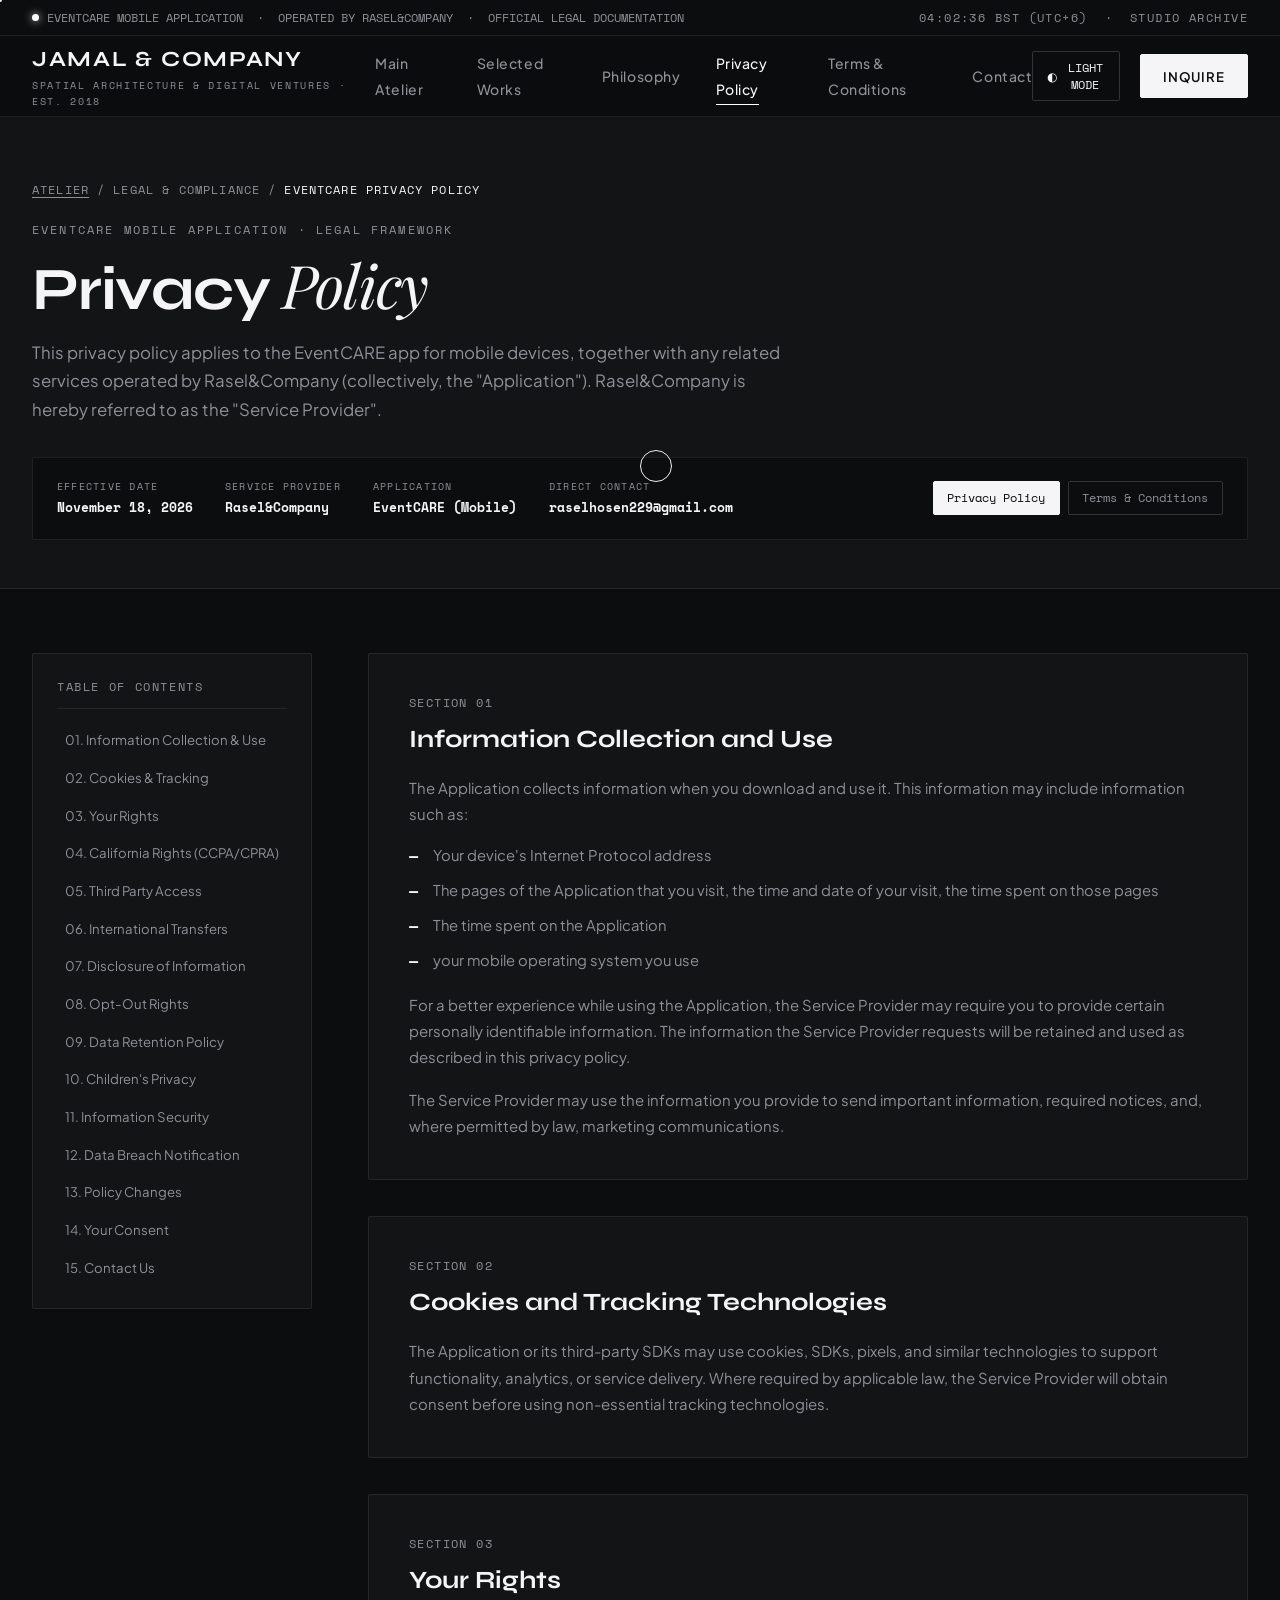
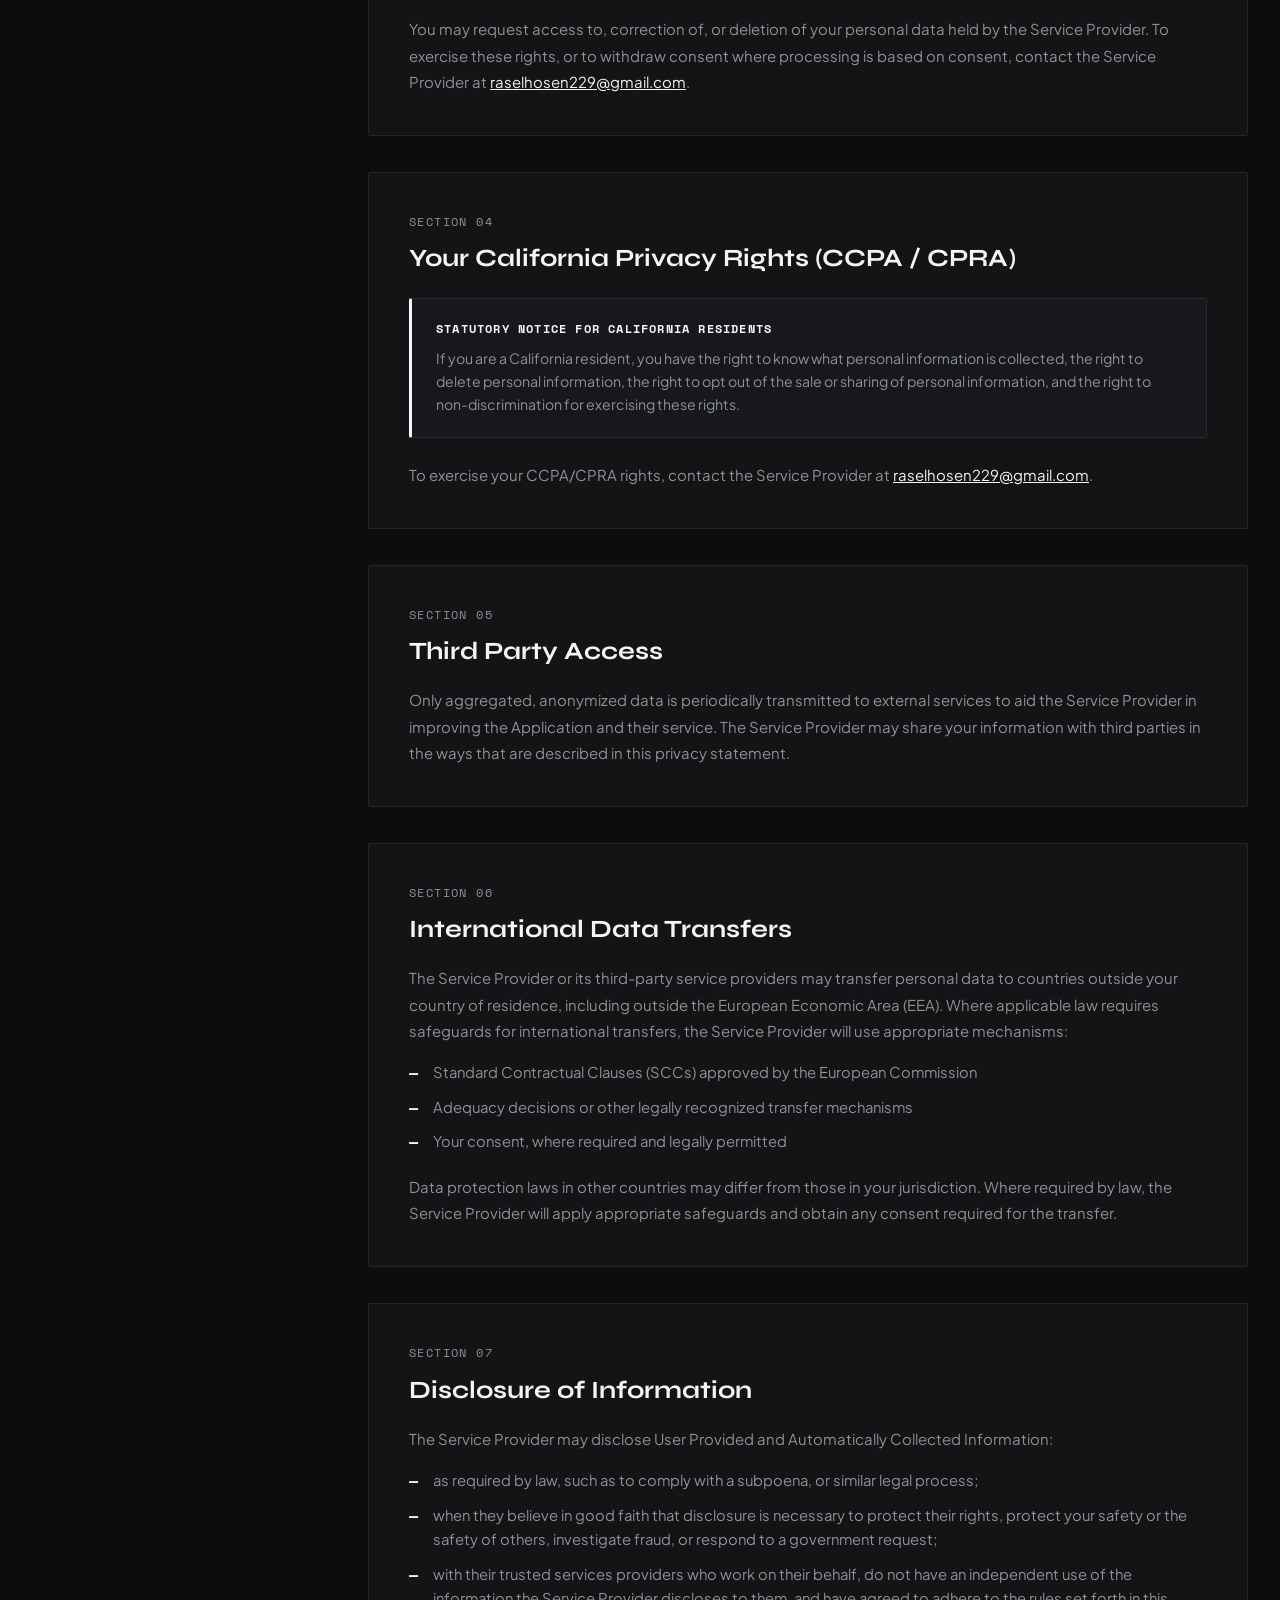
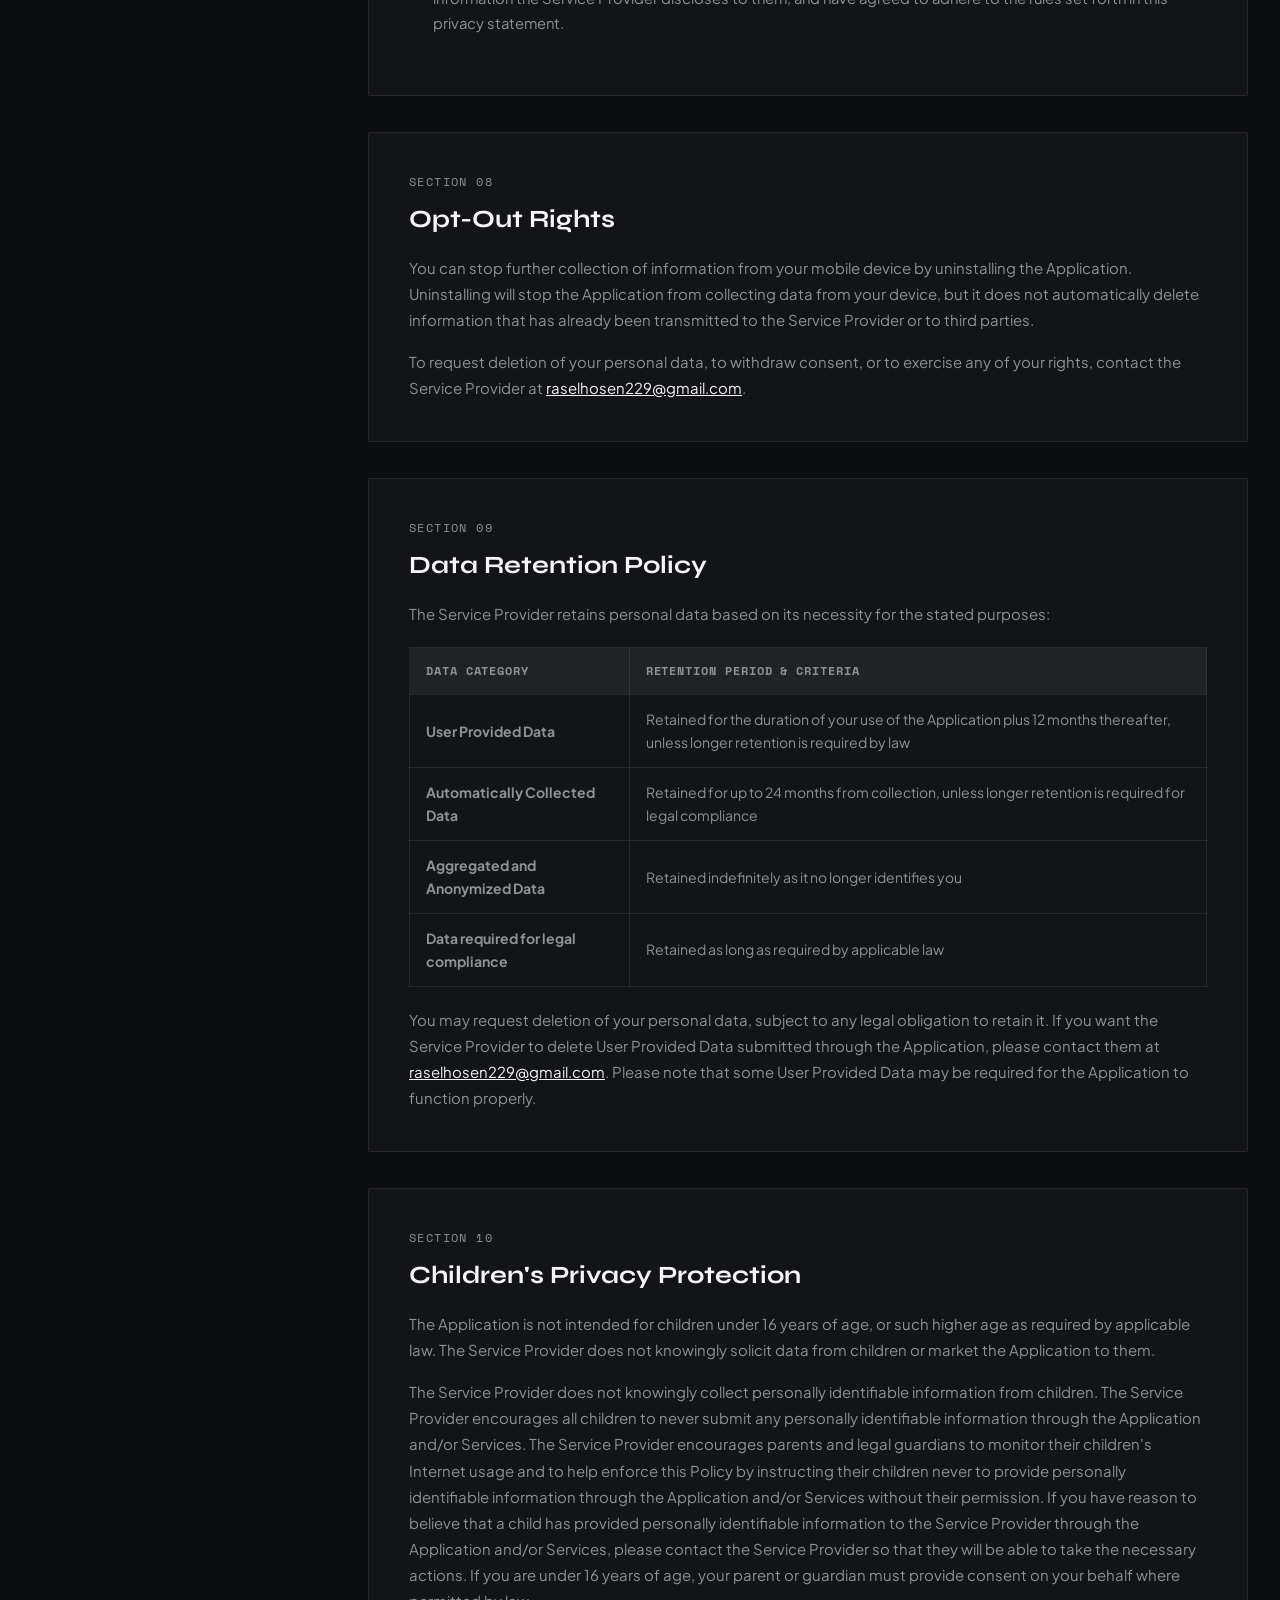
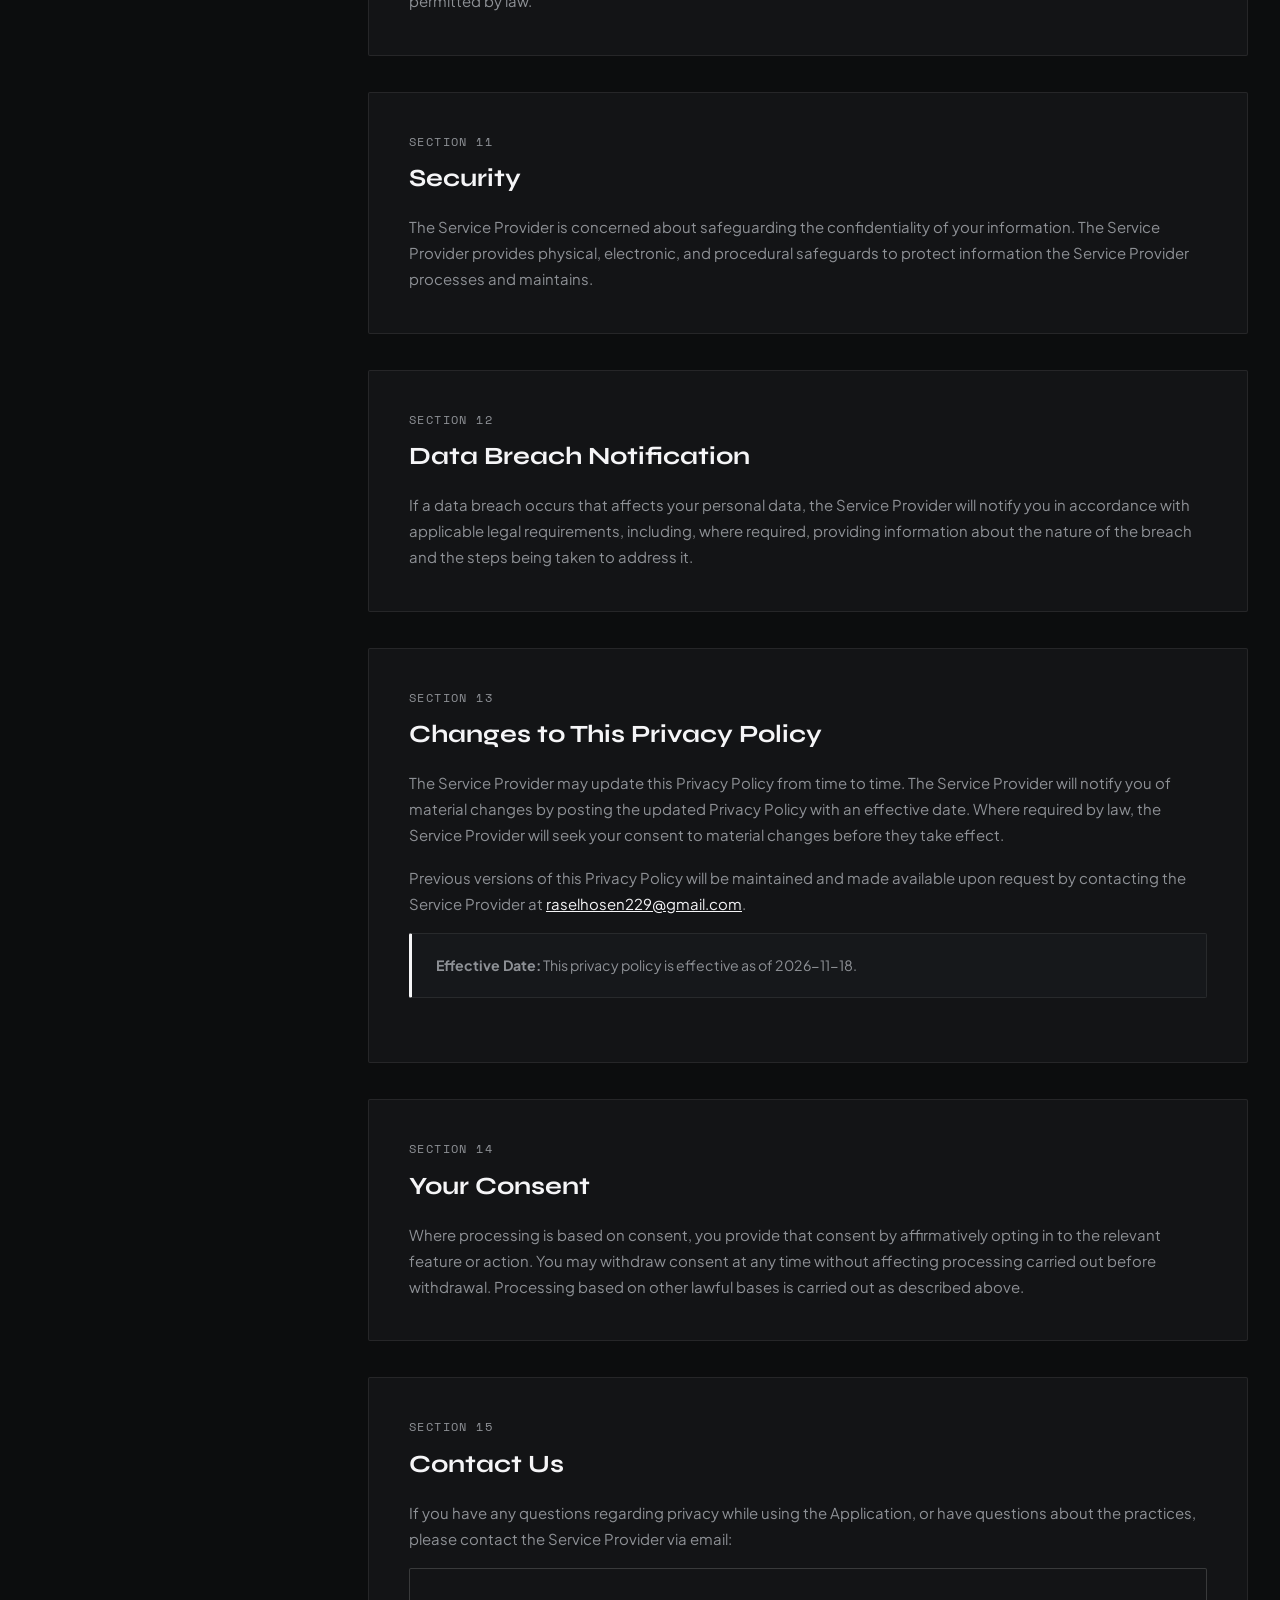
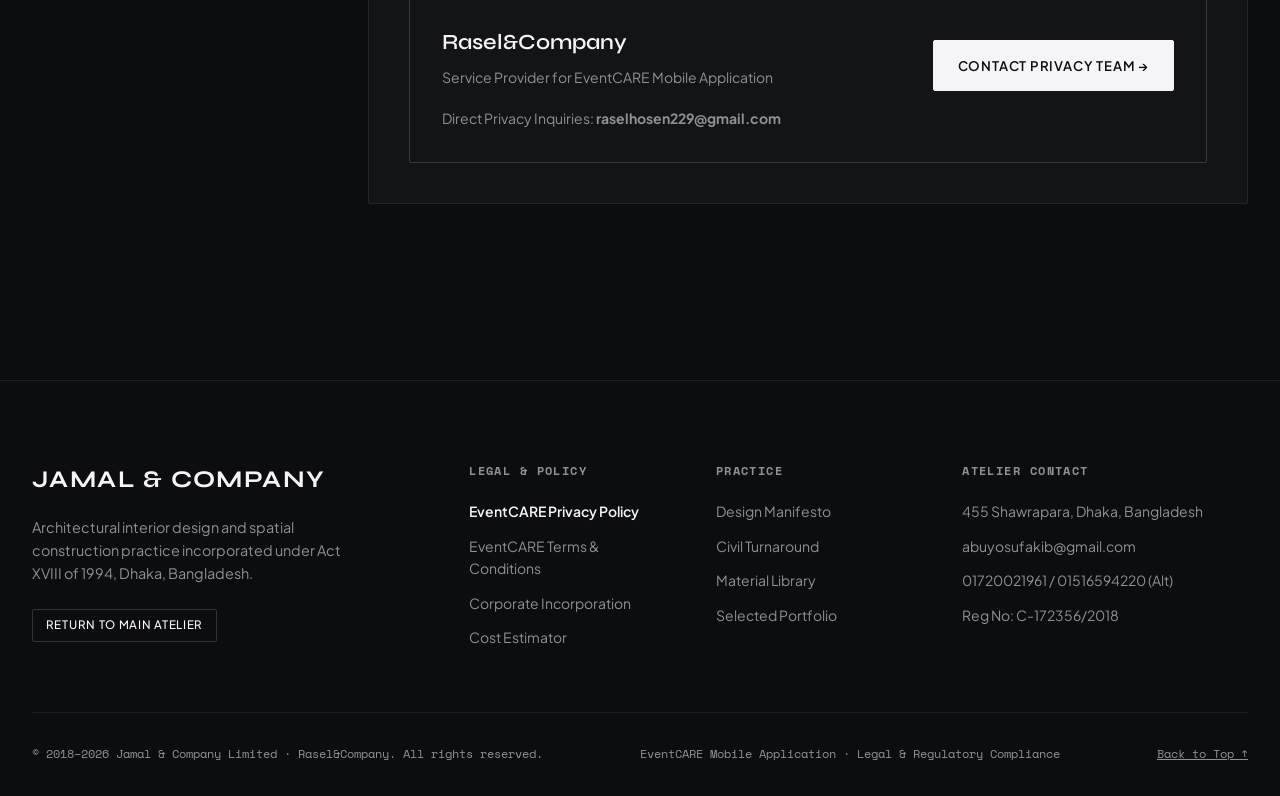
==== rasel_event/privacypolicy.html @ 453c7b70 "temsandpolicy" ====
<!DOCTYPE html>
<html lang="en" data-theme="dark">
<head>
  <meta charset="UTF-8">
  <meta name="viewport" content="width=device-width, initial-scale=1.0">
  <title>Privacy Policy | EventCARE App — Rasel&Company</title>
  
  <meta name="description" content="Official Privacy Policy for EventCARE mobile application operated by Rasel&Company. Details on data collection, user rights, CCPA/CPRA, retention, and security.">
  <meta name="keywords" content="EventCARE privacy policy, Rasel and Company, mobile app data privacy, CCPA, CPRA, data retention, user rights">
  <meta name="author" content="Rasel&Company">

  <!-- Open Graph -->
  <meta property="og:title" content="EventCARE Privacy Policy | Rasel&Company">
  <meta property="og:description" content="Official Privacy Policy for the EventCARE mobile application operated by Rasel&Company.">
  <meta property="og:type" content="website">

  <!-- Google Fonts -->
  <link rel="preconnect" href="https://fonts.googleapis.com">
  <link rel="preconnect" href="https://fonts.gstatic.com" crossorigin>
  <link href="https://fonts.googleapis.com/css2?family=Playfair+Display:ital,wght@0,400;0,600;1,400&family=Plus+Jakarta+Sans:wght@300;400;500;600;700&family=Space+Mono:ital,wght@0,400;0,700;1,400&family=Syne:wght@500;600;700;800&display=swap" rel="stylesheet">

  <link rel="stylesheet" href="../assets/css/style.css">
</head>
<body>

  <!-- Custom Cursor Follower -->
  <div class="custom-cursor" aria-hidden="true"></div>
  <div class="custom-cursor-dot" aria-hidden="true"></div>

  <!-- Top Live Status Bar -->
  <aside class="top-status-bar" aria-label="Corporate Registration & Live Studio Time">
    <div class="container">
      <div class="top-status-inner">
        <div class="status-pill">
          <span class="status-indicator"></span>
          <span>EVENTCARE MOBILE APPLICATION &nbsp;·&nbsp; OPERATED BY RASEL&amp;COMPANY &nbsp;·&nbsp; OFFICIAL LEGAL DOCUMENTATION</span>
        </div>
        <div id="dhakaClock" class="mono-meta">
          00:00:00 BST (UTC+6) &nbsp;·&nbsp; ATELIER ACTIVE
        </div>
      </div>
    </div>
  </aside>

  <!-- Main Navigation Header -->
  <header class="site-header" id="siteHeader">
    <div class="container">
      <div class="header-inner">
        <a href="../index.html" class="brand-logo" aria-label="Jamal and Company Limited Home">
          <span class="brand-name">JAMAL &amp; COMPANY</span>
          <span class="brand-sub">Spatial Architecture &amp; Digital Ventures · Est. 2018</span>
        </a>

        <nav aria-label="Primary Navigation">
          <ul class="nav-links">
            <li><a href="../index.html" class="nav-link">Main Atelier</a></li>
            <li><a href="../index.html#works" class="nav-link">Selected Works</a></li>
            <li><a href="../index.html#philosophy" class="nav-link">Philosophy</a></li>
            <li><a href="privacypolicy.html" class="nav-link active">Privacy Policy</a></li>
            <li><a href="termsandcondition.html" class="nav-link">Terms &amp; Conditions</a></li>
            <li><a href="../index.html#contact" class="nav-link">Contact</a></li>
          </ul>
        </nav>

        <div class="header-actions">
          <button id="themeToggleBtn" class="theme-toggle-btn" aria-label="Toggle Light and Dark Monochrome Theme">
            <span class="theme-icon">&#9680;</span>
            <span class="theme-label">LIGHT MODE</span>
          </button>
          <a href="../index.html#contact" class="btn-primary">Inquire</a>
          <button id="mobileMenuToggle" class="mobile-menu-btn" aria-label="Open mobile navigation" aria-expanded="false">&#9776;</button>
        </div>
      </div>
    </div>
  </header>

  <main>
    <!-- Legal Page Header -->
    <section class="legal-page-header">
      <div class="container">
        <div class="legal-breadcrumbs">
          <a href="../index.html">Atelier</a>
          <span>/</span>
          <span>Legal &amp; Compliance</span>
          <span>/</span>
          <span style="color: var(--text-main);">EventCARE Privacy Policy</span>
        </div>

        <span class="section-kicker">EventCARE Mobile Application · Legal Framework</span>
        <h1 class="legal-title">Privacy <em>Policy</em></h1>
        <p class="legal-lead">
          This privacy policy applies to the EventCARE app for mobile devices, together with any related services operated by Rasel&amp;Company (collectively, the "Application"). Rasel&amp;Company is hereby referred to as the "Service Provider".
        </p>

        <div class="legal-meta-strip">
          <div class="legal-meta-item">
            <span class="legal-meta-label">Effective Date</span>
            <span class="legal-meta-value">November 18, 2026</span>
          </div>
          <div class="legal-meta-item">
            <span class="legal-meta-label">Service Provider</span>
            <span class="legal-meta-value">Rasel&amp;Company</span>
          </div>
          <div class="legal-meta-item">
            <span class="legal-meta-label">Application</span>
            <span class="legal-meta-value">EventCARE (Mobile)</span>
          </div>
          <div class="legal-meta-item">
            <span class="legal-meta-label">Direct Contact</span>
            <span class="legal-meta-value">raselhosen229@gmail.com</span>
          </div>

          <div class="legal-switch-pill">
            <a href="privacypolicy.html" class="legal-switch-btn active">Privacy Policy</a>
            <a href="termsandcondition.html" class="legal-switch-btn">Terms &amp; Conditions</a>
          </div>
        </div>
      </div>
    </section>

    <!-- Legal Document Layout Grid -->
    <section class="section" style="padding-top: 0; padding-bottom: 5rem;">
      <div class="container">
        <div class="legal-layout">
          
          <!-- Sticky Table of Contents -->
          <aside class="legal-sidebar" aria-label="Document Navigation">
            <div class="legal-sidebar-title">Table of Contents</div>
            <ul class="legal-toc-list">
              <li><a href="#collection" class="legal-toc-link">01. Information Collection &amp; Use</a></li>
              <li><a href="#cookies" class="legal-toc-link">02. Cookies &amp; Tracking</a></li>
              <li><a href="#rights" class="legal-toc-link">03. Your Rights</a></li>
              <li><a href="#california" class="legal-toc-link">04. California Rights (CCPA/CPRA)</a></li>
              <li><a href="#thirdparty" class="legal-toc-link">05. Third Party Access</a></li>
              <li><a href="#transfers" class="legal-toc-link">06. International Transfers</a></li>
              <li><a href="#disclosure" class="legal-toc-link">07. Disclosure of Information</a></li>
              <li><a href="#optout" class="legal-toc-link">08. Opt-Out Rights</a></li>
              <li><a href="#retention" class="legal-toc-link">09. Data Retention Policy</a></li>
              <li><a href="#children" class="legal-toc-link">10. Children's Privacy</a></li>
              <li><a href="#security" class="legal-toc-link">11. Information Security</a></li>
              <li><a href="#breach" class="legal-toc-link">12. Data Breach Notification</a></li>
              <li><a href="#changes" class="legal-toc-link">13. Policy Changes</a></li>
              <li><a href="#consent" class="legal-toc-link">14. Your Consent</a></li>
              <li><a href="#contact" class="legal-toc-link">15. Contact Us</a></li>
            </ul>
          </aside>

          <!-- Main Document Content -->
          <div class="legal-body">

            <!-- Clause 01: Information Collection and Use -->
            <article class="legal-section-card" id="collection">
              <span class="legal-section-badge">Section 01</span>
              <h2>Information Collection and Use</h2>
              <p>
                The Application collects information when you download and use it. This information may include information such as:
              </p>
              <ul class="legal-list">
                <li>Your device's Internet Protocol address</li>
                <li>The pages of the Application that you visit, the time and date of your visit, the time spent on those pages</li>
                <li>The time spent on the Application</li>
                <li>your mobile operating system you use</li>
              </ul>
              <p>
                For a better experience while using the Application, the Service Provider may require you to provide certain personally identifiable information. The information the Service Provider requests will be retained and used as described in this privacy policy.
              </p>
              <p>
                The Service Provider may use the information you provide to send important information, required notices, and, where permitted by law, marketing communications.
              </p>
            </article>

            <!-- Clause 02: Cookies and tracking technologies -->
            <article class="legal-section-card" id="cookies">
              <span class="legal-section-badge">Section 02</span>
              <h2>Cookies and Tracking Technologies</h2>
              <p>
                The Application or its third-party SDKs may use cookies, SDKs, pixels, and similar technologies to support functionality, analytics, or service delivery. Where required by applicable law, the Service Provider will obtain consent before using non-essential tracking technologies.
              </p>
            </article>

            <!-- Clause 03: Your Rights -->
            <article class="legal-section-card" id="rights">
              <span class="legal-section-badge">Section 03</span>
              <h2>Your Rights</h2>
              <p>
                You may request access to, correction of, or deletion of your personal data held by the Service Provider. To exercise these rights, or to withdraw consent where processing is based on consent, contact the Service Provider at <a href="mailto:raselhosen229@gmail.com" style="text-decoration: underline; color: var(--text-main);">raselhosen229@gmail.com</a>.
              </p>
            </article>

            <!-- Clause 04: Your California privacy rights (CCPA/CPRA) -->
            <article class="legal-section-card" id="california">
              <span class="legal-section-badge">Section 04</span>
              <h2>Your California Privacy Rights (CCPA / CPRA)</h2>
              <div class="legal-callout-box">
                <div class="legal-callout-title">Statutory Notice for California Residents</div>
                <p>
                  If you are a California resident, you have the right to know what personal information is collected, the right to delete personal information, the right to opt out of the sale or sharing of personal information, and the right to non-discrimination for exercising these rights.
                </p>
              </div>
              <p>
                To exercise your CCPA/CPRA rights, contact the Service Provider at <a href="mailto:raselhosen229@gmail.com" style="text-decoration: underline; color: var(--text-main);">raselhosen229@gmail.com</a>.
              </p>
            </article>

            <!-- Clause 05: Third Party Access -->
            <article class="legal-section-card" id="thirdparty">
              <span class="legal-section-badge">Section 05</span>
              <h2>Third Party Access</h2>
              <p>
                Only aggregated, anonymized data is periodically transmitted to external services to aid the Service Provider in improving the Application and their service. The Service Provider may share your information with third parties in the ways that are described in this privacy statement.
              </p>
            </article>

            <!-- Clause 06: International Data Transfers -->
            <article class="legal-section-card" id="transfers">
              <span class="legal-section-badge">Section 06</span>
              <h2>International Data Transfers</h2>
              <p>
                The Service Provider or its third-party service providers may transfer personal data to countries outside your country of residence, including outside the European Economic Area (EEA). Where applicable law requires safeguards for international transfers, the Service Provider will use appropriate mechanisms:
              </p>
              <ul class="legal-list">
                <li>Standard Contractual Clauses (SCCs) approved by the European Commission</li>
                <li>Adequacy decisions or other legally recognized transfer mechanisms</li>
                <li>Your consent, where required and legally permitted</li>
              </ul>
              <p>
                Data protection laws in other countries may differ from those in your jurisdiction. Where required by law, the Service Provider will apply appropriate safeguards and obtain any consent required for the transfer.
              </p>
            </article>

            <!-- Clause 07: Legal Disclosures -->
            <article class="legal-section-card" id="disclosure">
              <span class="legal-section-badge">Section 07</span>
              <h2>Disclosure of Information</h2>
              <p>
                The Service Provider may disclose User Provided and Automatically Collected Information:
              </p>
              <ul class="legal-list">
                <li>as required by law, such as to comply with a subpoena, or similar legal process;</li>
                <li>when they believe in good faith that disclosure is necessary to protect their rights, protect your safety or the safety of others, investigate fraud, or respond to a government request;</li>
                <li>with their trusted services providers who work on their behalf, do not have an independent use of the information the Service Provider discloses to them, and have agreed to adhere to the rules set forth in this privacy statement.</li>
              </ul>
            </article>

            <!-- Clause 08: Opt-Out Rights -->
            <article class="legal-section-card" id="optout">
              <span class="legal-section-badge">Section 08</span>
              <h2>Opt-Out Rights</h2>
              <p>
                You can stop further collection of information from your mobile device by uninstalling the Application. Uninstalling will stop the Application from collecting data from your device, but it does not automatically delete information that has already been transmitted to the Service Provider or to third parties.
              </p>
              <p>
                To request deletion of your personal data, to withdraw consent, or to exercise any of your rights, contact the Service Provider at <a href="mailto:raselhosen229@gmail.com" style="text-decoration: underline; color: var(--text-main);">raselhosen229@gmail.com</a>.
              </p>
            </article>

            <!-- Clause 09: Data Retention Policy -->
            <article class="legal-section-card" id="retention">
              <span class="legal-section-badge">Section 09</span>
              <h2>Data Retention Policy</h2>
              <p>
                The Service Provider retains personal data based on its necessity for the stated purposes:
              </p>

              <table class="legal-data-table">
                <thead>
                  <tr>
                    <th>Data Category</th>
                    <th>Retention Period &amp; Criteria</th>
                  </tr>
                </thead>
                <tbody>
                  <tr>
                    <td><strong>User Provided Data</strong></td>
                    <td>Retained for the duration of your use of the Application plus 12 months thereafter, unless longer retention is required by law</td>
                  </tr>
                  <tr>
                    <td><strong>Automatically Collected Data</strong></td>
                    <td>Retained for up to 24 months from collection, unless longer retention is required for legal compliance</td>
                  </tr>
                  <tr>
                    <td><strong>Aggregated and Anonymized Data</strong></td>
                    <td>Retained indefinitely as it no longer identifies you</td>
                  </tr>
                  <tr>
                    <td><strong>Data required for legal compliance</strong></td>
                    <td>Retained as long as required by applicable law</td>
                  </tr>
                </tbody>
              </table>

              <p>
                You may request deletion of your personal data, subject to any legal obligation to retain it. If you want the Service Provider to delete User Provided Data submitted through the Application, please contact them at <a href="mailto:raselhosen229@gmail.com" style="text-decoration: underline; color: var(--text-main);">raselhosen229@gmail.com</a>. Please note that some User Provided Data may be required for the Application to function properly.
              </p>
            </article>

            <!-- Clause 10: Children -->
            <article class="legal-section-card" id="children">
              <span class="legal-section-badge">Section 10</span>
              <h2>Children's Privacy Protection</h2>
              <p>
                The Application is not intended for children under 16 years of age, or such higher age as required by applicable law. The Service Provider does not knowingly solicit data from children or market the Application to them.
              </p>
              <p>
                The Service Provider does not knowingly collect personally identifiable information from children. The Service Provider encourages all children to never submit any personally identifiable information through the Application and/or Services. The Service Provider encourages parents and legal guardians to monitor their children's Internet usage and to help enforce this Policy by instructing their children never to provide personally identifiable information through the Application and/or Services without their permission. If you have reason to believe that a child has provided personally identifiable information to the Service Provider through the Application and/or Services, please contact the Service Provider so that they will be able to take the necessary actions. If you are under 16 years of age, your parent or guardian must provide consent on your behalf where permitted by law.
              </p>
            </article>

            <!-- Clause 11: Security -->
            <article class="legal-section-card" id="security">
              <span class="legal-section-badge">Section 11</span>
              <h2>Security</h2>
              <p>
                The Service Provider is concerned about safeguarding the confidentiality of your information. The Service Provider provides physical, electronic, and procedural safeguards to protect information the Service Provider processes and maintains.
              </p>
            </article>

            <!-- Clause 12: Data Breach Notification -->
            <article class="legal-section-card" id="breach">
              <span class="legal-section-badge">Section 12</span>
              <h2>Data Breach Notification</h2>
              <p>
                If a data breach occurs that affects your personal data, the Service Provider will notify you in accordance with applicable legal requirements, including, where required, providing information about the nature of the breach and the steps being taken to address it.
              </p>
            </article>

            <!-- Clause 13: Changes -->
            <article class="legal-section-card" id="changes">
              <span class="legal-section-badge">Section 13</span>
              <h2>Changes to This Privacy Policy</h2>
              <p>
                The Service Provider may update this Privacy Policy from time to time. The Service Provider will notify you of material changes by posting the updated Privacy Policy with an effective date. Where required by law, the Service Provider will seek your consent to material changes before they take effect.
              </p>
              <p>
                Previous versions of this Privacy Policy will be maintained and made available upon request by contacting the Service Provider at <a href="mailto:raselhosen229@gmail.com" style="text-decoration: underline; color: var(--text-main);">raselhosen229@gmail.com</a>.
              </p>
              <div class="legal-callout-box" style="margin-top: 1rem;">
                <p><strong>Effective Date:</strong> This privacy policy is effective as of 2026-11-18.</p>
              </div>
            </article>

            <!-- Clause 14: Your Consent -->
            <article class="legal-section-card" id="consent">
              <span class="legal-section-badge">Section 14</span>
              <h2>Your Consent</h2>
              <p>
                Where processing is based on consent, you provide that consent by affirmatively opting in to the relevant feature or action. You may withdraw consent at any time without affecting processing carried out before withdrawal. Processing based on other lawful bases is carried out as described above.
              </p>
            </article>

            <!-- Clause 15: Contact Us -->
            <article class="legal-section-card" id="contact">
              <span class="legal-section-badge">Section 15</span>
              <h2>Contact Us</h2>
              <p>
                If you have any questions regarding privacy while using the Application, or have questions about the practices, please contact the Service Provider via email:
              </p>

              <div class="legal-contact-card">
                <div class="legal-contact-info">
                  <h3>Rasel&amp;Company</h3>
                  <p>Service Provider for EventCARE Mobile Application</p>
                  <p style="margin-top: 0.25rem;">Direct Privacy Inquiries: <strong>raselhosen229@gmail.com</strong></p>
                </div>
                <div>
                  <a href="mailto:raselhosen229@gmail.com" class="btn-primary" style="padding: 0.85rem 1.5rem;">
                    Contact Privacy Team &rarr;
                  </a>
                </div>
              </div>
            </article>

          </div>
        </div>
      </div>
    </section>
  </main>

  <!-- Site Footer -->
  <footer class="site-footer">
    <div class="container">
      <div class="footer-top">
        <div class="footer-brand">
          <h3>JAMAL &amp; COMPANY</h3>
          <p>
            Architectural interior design and spatial construction practice incorporated under Act XVIII of 1994, Dhaka, Bangladesh.
          </p>
          <div style="margin-top: 1.5rem;">
            <a href="../index.html#contact" class="btn-secondary" style="font-size: 0.725rem; padding: 0.4rem 0.8rem;">
              <span>Return to Main Atelier</span>
            </a>
          </div>
        </div>

        <div class="footer-col">
          <h5>Legal &amp; Policy</h5>
          <ul class="footer-nav">
            <li><a href="privacypolicy.html" style="color: var(--text-main); font-weight: 600;">EventCARE Privacy Policy</a></li>
            <li><a href="termsandcondition.html">EventCARE Terms &amp; Conditions</a></li>
            <li><a href="../index.html#credentials">Corporate Incorporation</a></li>
            <li><a href="../index.html#estimator">Cost Estimator</a></li>
          </ul>
        </div>

        <div class="footer-col">
          <h5>Practice</h5>
          <ul class="footer-nav">
            <li><a href="../index.html#philosophy">Design Manifesto</a></li>
            <li><a href="../index.html#transformation">Civil Turnaround</a></li>
            <li><a href="../index.html#materiality">Material Library</a></li>
            <li><a href="../index.html#works">Selected Portfolio</a></li>
          </ul>
        </div>

        <div class="footer-col">
          <h5>Atelier Contact</h5>
          <ul class="footer-nav">
            <li>455 Shawrapara, Dhaka, Bangladesh</li>
            <li><a href="mailto:abuyosufakib@gmail.com">abuyosufakib@gmail.com</a></li>
            <li><a href="tel:+8801720021961">01720021961</a> / <a href="tel:+8801516594220">01516594220 (Alt)</a></li>
            <li>Reg No: C-172356/2018</li>
          </ul>
        </div>
      </div>

      <div class="footer-bottom">
        <div>
          &copy; 2018–2026 Jamal &amp; Company Limited · Rasel&amp;Company. All rights reserved.
        </div>
        <div>
          EventCARE Mobile Application · Legal &amp; Regulatory Compliance
        </div>
        <div>
          <a href="#" style="text-decoration: underline;">Back to Top &uarr;</a>
        </div>
      </div>
    </div>
  </footer>

  <script src="../assets/js/app.js"></script>
</body>
</html>
---- assets/css/style.css ----
/* ==========================================================================
   JAMAL & COMPANY LIMITED — ARCHITECTURAL INTERIORS & SPATIAL DESIGN
   Monochrome Editorial Design System
   Dhaka, Bangladesh · Est. 2018 · Reg: C-172356/2018
   ========================================================================== */

:root {
  /* Dark / Obsidian Monochrome Palette (Default) */
  --bg-main: #0c0d0e;
  --bg-card: #131416;
  --bg-card-hover: #1a1c1e;
  --bg-glass: rgba(12, 13, 14, 0.82);
  --bg-glass-card: rgba(25, 27, 30, 0.65);
  --border-subtle: rgba(255, 255, 255, 0.08);
  --border-medium: rgba(255, 255, 255, 0.16);
  --border-bright: rgba(255, 255, 255, 0.35);
  --text-main: #f5f5f7;
  --text-muted: #8e9196;
  --text-faint: #55585d;
  --accent-white: #ffffff;
  --accent-black: #000000;
  --badge-bg: rgba(255, 255, 255, 0.06);
  --highlight-box: #16181b;

  /* Typography */
  --font-serif: 'Playfair Display', Georgia, serif;
  --font-display: 'Syne', sans-serif;
  --font-body: 'Plus Jakarta Sans', -apple-system, BlinkMacSystemFont, sans-serif;
  --font-mono: 'Space Mono', 'JetBrains Mono', monospace;

  /* Spacing & Layout */
  --container-max: 1400px;
  --radius-xs: 2px;
  --radius-sm: 4px;
  --radius-md: 8px;
  --radius-lg: 14px;
  --header-height: 80px;

  /* Transitions */
  --transition-fast: 0.2s cubic-bezier(0.16, 1, 0.3, 1);
  --transition-smooth: 0.4s cubic-bezier(0.16, 1, 0.3, 1);
  --transition-slow: 0.7s cubic-bezier(0.16, 1, 0.3, 1);
}

/* Light / Gallery Monochrome Theme */
[data-theme="light"] {
  --bg-main: #fafaf9;
  --bg-card: #ffffff;
  --bg-card-hover: #f3f3f2;
  --bg-glass: rgba(250, 250, 249, 0.88);
  --bg-glass-card: rgba(255, 255, 255, 0.85);
  --border-subtle: rgba(0, 0, 0, 0.08);
  --border-medium: rgba(0, 0, 0, 0.16);
  --border-bright: rgba(0, 0, 0, 0.35);
  --text-main: #111213;
  --text-muted: #64686e;
  --text-faint: #a0a4ab;
  --accent-white: #000000;
  --accent-black: #ffffff;
  --badge-bg: rgba(0, 0, 0, 0.05);
  --highlight-box: #f1f2f3;
}

/* Base Reset */
*, *::before, *::after {
  box-sizing: border-box;
  margin: 0;
  padding: 0;
}

html {
  scroll-behavior: smooth;
  font-size: 16px;
  background-color: var(--bg-main);
  color: var(--text-main);
  text-rendering: optimizeLegibility;
  -webkit-font-smoothing: antialiased;
}

body {
  font-family: var(--font-body);
  line-height: 1.6;
  background-color: var(--bg-main);
  color: var(--text-main);
  overflow-x: hidden;
  transition: background-color var(--transition-smooth), color var(--transition-smooth);
}

img {
  max-width: 100%;
  height: auto;
  display: block;
}

a {
  color: inherit;
  text-decoration: none;
  transition: opacity var(--transition-fast);
}

button, input, select, textarea {
  font-family: inherit;
  font-size: inherit;
  color: inherit;
}

/* Custom Scrollbar */
::-webkit-scrollbar {
  width: 6px;
}
::-webkit-scrollbar-track {
  background: var(--bg-main);
}
::-webkit-scrollbar-thumb {
  background: var(--border-medium);
  border-radius: 3px;
}
::-webkit-scrollbar-thumb:hover {
  background: var(--text-muted);
}

/* Custom Cursor Follower (Desktop only) */
.custom-cursor {
  position: fixed;
  width: 32px;
  height: 32px;
  border: 1px solid var(--accent-white);
  border-radius: 50%;
  pointer-events: none;
  transform: translate(-50%, -50%);
  transition: width 0.25s, height 0.25s, background-color 0.25s, border-color 0.25s, transform 0.06s linear;
  z-index: 9999;
  mix-blend-mode: difference;
}
.custom-cursor-dot {
  position: fixed;
  width: 4px;
  height: 4px;
  background: var(--accent-white);
  border-radius: 50%;
  pointer-events: none;
  transform: translate(-50%, -50%);
  z-index: 10000;
  mix-blend-mode: difference;
}
.custom-cursor.active {
  width: 64px;
  height: 64px;
  background: rgba(255, 255, 255, 0.15);
  border-color: transparent;
}

/* Layout Utilities */
.container {
  width: 100%;
  max-width: var(--container-max);
  margin: 0 auto;
  padding: 0 2rem;
}

.mono-meta {
  font-family: var(--font-mono);
  font-size: 0.75rem;
  letter-spacing: 0.12em;
  text-transform: uppercase;
  color: var(--text-muted);
}

/* Top Live Ticker Bar */
.top-status-bar {
  background: var(--bg-main);
  border-bottom: 1px solid var(--border-subtle);
  padding: 0.5rem 0;
  font-size: 0.75rem;
  font-family: var(--font-mono);
  color: var(--text-muted);
  position: relative;
  z-index: 101;
}
.top-status-inner {
  display: flex;
  justify-content: space-between;
  align-items: center;
  flex-wrap: wrap;
  gap: 1rem;
}
.status-pill {
  display: inline-flex;
  align-items: center;
  gap: 0.5rem;
}
.status-indicator {
  width: 7px;
  height: 7px;
  border-radius: 50%;
  background: #ffffff;
  box-shadow: 0 0 8px rgba(255, 255, 255, 0.8);
  animation: pulse-dot 2.2s infinite ease-in-out;
}
@keyframes pulse-dot {
  0%, 100% { opacity: 1; transform: scale(1); }
  50% { opacity: 0.4; transform: scale(0.85); }
}

/* Main Navigation */
.site-header {
  position: sticky;
  top: 0;
  z-index: 100;
  background: var(--bg-glass);
  backdrop-filter: blur(16px);
  -webkit-backdrop-filter: blur(16px);
  border-bottom: 1px solid var(--border-subtle);
  transition: all var(--transition-smooth);
}
.header-inner {
  display: flex;
  align-items: center;
  justify-content: space-between;
  height: var(--header-height);
}

.brand-logo {
  display: flex;
  flex-direction: column;
}
.brand-name {
  font-family: var(--font-display);
  font-weight: 700;
  font-size: 1.35rem;
  letter-spacing: 0.08em;
  color: var(--text-main);
}
.brand-sub {
  font-family: var(--font-mono);
  font-size: 0.65rem;
  letter-spacing: 0.16em;
  color: var(--text-muted);
  text-transform: uppercase;
}

.nav-links {
  display: flex;
  align-items: center;
  gap: 2.2rem;
  list-style: none;
}
.nav-link {
  font-size: 0.875rem;
  font-weight: 500;
  letter-spacing: 0.04em;
  color: var(--text-muted);
  position: relative;
  padding: 0.4rem 0;
}
.nav-link:hover, .nav-link.active {
  color: var(--text-main);
}
.nav-link::after {
  content: '';
  position: absolute;
  bottom: 0;
  left: 0;
  width: 0%;
  height: 1px;
  background: var(--accent-white);
  transition: width var(--transition-fast);
}
.nav-link:hover::after, .nav-link.active::after {
  width: 100%;
}

.header-actions {
  display: flex;
  align-items: center;
  gap: 1.25rem;
}
.theme-toggle-btn {
  background: transparent;
  border: 1px solid var(--border-medium);
  color: var(--text-main);
  padding: 0.45rem 0.85rem;
  border-radius: var(--radius-xs);
  cursor: pointer;
  display: inline-flex;
  align-items: center;
  gap: 0.5rem;
  font-size: 0.75rem;
  font-family: var(--font-mono);
  transition: var(--transition-fast);
}
.theme-toggle-btn:hover {
  background: var(--text-main);
  color: var(--bg-main);
  border-color: var(--text-main);
}
.btn-primary {
  background: var(--text-main);
  color: var(--bg-main);
  border: 1px solid var(--text-main);
  padding: 0.65rem 1.4rem;
  font-size: 0.825rem;
  font-weight: 600;
  letter-spacing: 0.06em;
  text-transform: uppercase;
  border-radius: var(--radius-xs);
  cursor: pointer;
  display: inline-flex;
  align-items: center;
  gap: 0.5rem;
  transition: var(--transition-fast);
}
.btn-primary:hover {
  background: transparent;
  color: var(--text-main);
}
.btn-secondary {
  background: transparent;
  color: var(--text-main);
  border: 1px solid var(--border-medium);
  padding: 0.65rem 1.4rem;
  font-size: 0.825rem;
  font-weight: 500;
  letter-spacing: 0.06em;
  text-transform: uppercase;
  border-radius: var(--radius-xs);
  cursor: pointer;
  display: inline-flex;
  align-items: center;
  gap: 0.5rem;
  transition: var(--transition-fast);
}
.btn-secondary:hover {
  border-color: var(--text-main);
  background: var(--badge-bg);
}

.mobile-menu-btn {
  display: none;
  background: transparent;
  border: none;
  color: var(--text-main);
  font-size: 1.5rem;
  cursor: pointer;
}

/* ==========================================================================
   Hero Section
   ========================================================================== */
.hero-section {
  position: relative;
  min-height: calc(100vh - var(--header-height) - 40px);
  display: flex;
  flex-direction: column;
  justify-content: flex-end;
  padding: 5rem 0 3.5rem;
  border-bottom: 1px solid var(--border-subtle);
  overflow: hidden;
}
.hero-backdrop {
  position: absolute;
  top: 0;
  left: 0;
  width: 100%;
  height: 100%;
  z-index: 1;
}
.hero-backdrop img {
  width: 100%;
  height: 100%;
  object-fit: cover;
  filter: grayscale(100%) contrast(1.08) brightness(0.68);
  transform: scale(1.02);
  transition: transform 12s cubic-bezier(0.16, 1, 0.3, 1);
}
.hero-section:hover .hero-backdrop img {
  transform: scale(1.06);
}
.hero-scrim {
  position: absolute;
  inset: 0;
  background: linear-gradient(
    to bottom,
    rgba(12, 13, 14, 0.4) 0%,
    rgba(12, 13, 14, 0.6) 40%,
    rgba(12, 13, 14, 0.94) 95%,
    var(--bg-main) 100%
  );
  z-index: 2;
}

.hero-content {
  position: relative;
  z-index: 3;
}
.hero-tag {
  display: inline-flex;
  align-items: center;
  gap: 0.6rem;
  padding: 0.35rem 0.85rem;
  background: rgba(255, 255, 255, 0.08);
  backdrop-filter: blur(8px);
  border: 1px solid rgba(255, 255, 255, 0.15);
  border-radius: var(--radius-xs);
  margin-bottom: 1.75rem;
}
.hero-title {
  font-family: var(--font-display);
  font-size: clamp(2.5rem, 6.5vw, 5.25rem);
  font-weight: 700;
  line-height: 1.05;
  letter-spacing: -0.02em;
  max-width: 1050px;
  margin-bottom: 1.75rem;
  color: #ffffff;
}
.hero-title em {
  font-family: var(--font-serif);
  font-style: italic;
  font-weight: 400;
  letter-spacing: 0;
}
.hero-lead {
  font-size: clamp(1.05rem, 1.4vw, 1.25rem);
  color: #cccccc;
  max-width: 680px;
  line-height: 1.7;
  margin-bottom: 2.5rem;
  font-weight: 300;
}
.hero-actions {
  display: flex;
  align-items: center;
  flex-wrap: wrap;
  gap: 1.25rem;
  margin-bottom: 4rem;
}

/* Hero Stats Strip */
.hero-stats-grid {
  display: grid;
  grid-template-columns: repeat(4, 1fr);
  gap: 2rem;
  padding-top: 2.5rem;
  border-top: 1px solid var(--border-medium);
}
.hero-stat-item {
  display: flex;
  flex-direction: column;
}
.stat-num {
  font-family: var(--font-display);
  font-size: 2rem;
  font-weight: 700;
  color: var(--text-main);
  line-height: 1.1;
}
.stat-label {
  font-family: var(--font-mono);
  font-size: 0.75rem;
  color: var(--text-muted);
  text-transform: uppercase;
  letter-spacing: 0.08em;
  margin-top: 0.35rem;
}

/* ==========================================================================
   Trust & Incorporation Credential Banner
   ========================================================================== */
.credential-banner {
  background: var(--bg-card);
  border-bottom: 1px solid var(--border-subtle);
  padding: 2rem 0;
}
.credential-grid {
  display: grid;
  grid-template-columns: auto 1fr auto;
  align-items: center;
  gap: 2.5rem;
}
.credential-icon-box {
  width: 54px;
  height: 54px;
  border: 1px solid var(--border-medium);
  display: flex;
  align-items: center;
  justify-content: center;
  font-size: 1.5rem;
  background: var(--badge-bg);
}
.credential-text h4 {
  font-family: var(--font-display);
  font-size: 1.05rem;
  font-weight: 600;
  letter-spacing: 0.02em;
}
.credential-text p {
  font-size: 0.85rem;
  color: var(--text-muted);
  margin-top: 0.2rem;
}
.credential-meta-tags {
  display: flex;
  gap: 0.75rem;
  margin-top: 0.5rem;
  flex-wrap: wrap;
}
.meta-tag {
  font-family: var(--font-mono);
  font-size: 0.7rem;
  padding: 0.2rem 0.5rem;
  background: var(--badge-bg);
  border: 1px solid var(--border-subtle);
  color: var(--text-muted);
}
.credential-actions {
  display: flex;
  gap: 1rem;
}

/* ==========================================================================
   Section Header Utility
   ========================================================================== */
.section {
  padding: 7rem 0;
  position: relative;
}
.section-header {
  margin-bottom: 4rem;
}
.section-kicker {
  font-family: var(--font-mono);
  font-size: 0.75rem;
  letter-spacing: 0.18em;
  text-transform: uppercase;
  color: var(--text-muted);
  margin-bottom: 0.75rem;
  display: block;
}
.section-title {
  font-family: var(--font-display);
  font-size: clamp(2rem, 3.8vw, 3.25rem);
  font-weight: 700;
  line-height: 1.15;
  letter-spacing: -0.01em;
}
.section-title em {
  font-family: var(--font-serif);
  font-weight: 400;
  font-style: italic;
}
.section-desc {
  font-size: 1.05rem;
  color: var(--text-muted);
  max-width: 640px;
  margin-top: 1rem;
  line-height: 1.7;
}
.section-header-row {
  display: flex;
  justify-content: space-between;
  align-items: flex-end;
  gap: 2rem;
  flex-wrap: wrap;
}

/* ==========================================================================
   Portfolio Works Section
   ========================================================================== */
.portfolio-filter-bar {
  display: flex;
  gap: 0.5rem;
  flex-wrap: wrap;
  margin-bottom: 3rem;
  border-bottom: 1px solid var(--border-subtle);
  padding-bottom: 1rem;
}
.filter-btn {
  background: transparent;
  border: 1px solid transparent;
  color: var(--text-muted);
  font-family: var(--font-mono);
  font-size: 0.75rem;
  letter-spacing: 0.08em;
  text-transform: uppercase;
  padding: 0.5rem 1rem;
  cursor: pointer;
  border-radius: var(--radius-xs);
  transition: var(--transition-fast);
}
.filter-btn:hover {
  color: var(--text-main);
  background: var(--badge-bg);
}
.filter-btn.active {
  color: var(--bg-main);
  background: var(--text-main);
  border-color: var(--text-main);
}

.portfolio-grid {
  display: grid;
  grid-template-columns: repeat(12, 1fr);
  gap: 2rem;
}
.project-card {
  grid-column: span 6;
  background: var(--bg-card);
  border: 1px solid var(--border-subtle);
  overflow: hidden;
  cursor: pointer;
  transition: border-color var(--transition-smooth), transform var(--transition-smooth);
}
.project-card.featured {
  grid-column: span 12;
  display: grid;
  grid-template-columns: 1.25fr 1fr;
}
.project-card:hover {
  border-color: var(--border-bright);
  transform: translateY(-4px);
}
.project-media {
  position: relative;
  overflow: hidden;
  background: #000;
  aspect-ratio: 16/10;
}
.project-card.featured .project-media {
  aspect-ratio: auto;
  min-height: 480px;
}
.project-media img {
  width: 100%;
  height: 100%;
  object-fit: cover;
  filter: grayscale(100%) contrast(1.05);
  transition: transform 0.8s cubic-bezier(0.16, 1, 0.3, 1), filter 0.8s ease;
}
.project-card:hover .project-media img {
  transform: scale(1.05);
  filter: grayscale(100%) contrast(1.15) brightness(1.05);
}
.project-overlay-badge {
  position: absolute;
  top: 1.25rem;
  left: 1.25rem;
  background: rgba(0, 0, 0, 0.75);
  backdrop-filter: blur(8px);
  padding: 0.35rem 0.75rem;
  border: 1px solid rgba(255, 255, 255, 0.15);
  font-family: var(--font-mono);
  font-size: 0.7rem;
  color: #fff;
}
.project-info {
  padding: 2.25rem;
  display: flex;
  flex-direction: column;
  justify-content: space-between;
}
.project-meta-top {
  display: flex;
  justify-content: space-between;
  align-items: center;
  margin-bottom: 0.75rem;
}
.project-category {
  font-family: var(--font-mono);
  font-size: 0.725rem;
  text-transform: uppercase;
  letter-spacing: 0.1em;
  color: var(--text-muted);
}
.project-year {
  font-family: var(--font-mono);
  font-size: 0.725rem;
  color: var(--text-muted);
}
.project-title {
  font-family: var(--font-display);
  font-size: 1.65rem;
  font-weight: 700;
  line-height: 1.2;
  margin-bottom: 0.75rem;
}
.project-excerpt {
  color: var(--text-muted);
  font-size: 0.925rem;
  line-height: 1.6;
  margin-bottom: 1.75rem;
}
.project-specs {
  display: flex;
  gap: 1.5rem;
  padding-top: 1.25rem;
  border-top: 1px solid var(--border-subtle);
  margin-bottom: 1.5rem;
}
.spec-box {
  display: flex;
  flex-direction: column;
}
.spec-label {
  font-family: var(--font-mono);
  font-size: 0.65rem;
  text-transform: uppercase;
  color: var(--text-faint);
}
.spec-val {
  font-size: 0.85rem;
  font-weight: 600;
  color: var(--text-main);
  margin-top: 0.15rem;
}
.project-cta-link {
  display: inline-flex;
  align-items: center;
  gap: 0.5rem;
  font-family: var(--font-mono);
  font-size: 0.75rem;
  letter-spacing: 0.1em;
  text-transform: uppercase;
  color: var(--text-main);
  font-weight: 600;
}
.project-cta-link svg {
  transition: transform var(--transition-fast);
}
.project-card:hover .project-cta-link svg {
  transform: translateX(4px);
}

/* ==========================================================================
   Before & After Spatial Transformation Slider
   ========================================================================== */
.transformation-section {
  background: var(--bg-card);
  border-top: 1px solid var(--border-subtle);
  border-bottom: 1px solid var(--border-subtle);
}
.slider-container {
  position: relative;
  width: 100%;
  aspect-ratio: 16/9;
  max-height: 620px;
  overflow: hidden;
  border: 1px solid var(--border-medium);
  user-select: none;
  background: #000;
}
.slider-image {
  position: absolute;
  top: 0;
  left: 0;
  width: 100%;
  height: 100%;
}
.slider-image img {
  width: 100%;
  height: 100%;
  object-fit: cover;
}
.slider-image.before-image img {
  filter: grayscale(100%) contrast(1.3) brightness(0.75);
}
.slider-image.after-image {
  position: absolute;
  top: 0;
  left: 0;
  width: 50%;
  height: 100%;
  overflow: hidden;
  border-right: 2px solid var(--accent-white);
  z-index: 2;
}
.slider-image.after-image .inner-wrap {
  position: absolute;
  top: 0;
  left: 0;
  height: 100%;
  /* width will be kept in sync with container width in JS */
}
.slider-image.after-image img {
  width: 100%;
  height: 100%;
  object-fit: cover;
  filter: grayscale(100%) contrast(1.05);
}
.slider-handle {
  position: absolute;
  top: 50%;
  left: 50%;
  transform: translate(-50%, -50%);
  width: 44px;
  height: 44px;
  background: #ffffff;
  color: #000000;
  border-radius: 50%;
  display: flex;
  align-items: center;
  justify-content: center;
  box-shadow: 0 0 20px rgba(0, 0, 0, 0.7);
  z-index: 10;
  cursor: ew-resize;
  pointer-events: none;
}
.slider-badge {
  position: absolute;
  bottom: 1.5rem;
  padding: 0.4rem 0.85rem;
  background: rgba(0, 0, 0, 0.8);
  backdrop-filter: blur(8px);
  border: 1px solid rgba(255, 255, 255, 0.2);
  font-family: var(--font-mono);
  font-size: 0.75rem;
  text-transform: uppercase;
  letter-spacing: 0.08em;
  color: #ffffff;
  z-index: 5;
}
.slider-badge.badge-before {
  right: 1.5rem;
}
.slider-badge.badge-after {
  left: 1.5rem;
}
.slider-instruction {
  text-align: center;
  margin-top: 1.25rem;
  font-family: var(--font-mono);
  font-size: 0.75rem;
  color: var(--text-muted);
}

/* ==========================================================================
   Design Manifesto / Notion-Inspired Editorial Cards
   ========================================================================== */
.notion-grid {
  display: grid;
  grid-template-columns: repeat(3, 1fr);
  gap: 1.5rem;
}
.notion-card {
  background: var(--bg-card);
  border: 1px solid var(--border-subtle);
  padding: 2.25rem;
  border-radius: var(--radius-xs);
  display: flex;
  flex-direction: column;
  justify-content: space-between;
  transition: border-color var(--transition-fast), background var(--transition-fast);
}
.notion-card:hover {
  border-color: var(--border-medium);
  background: var(--bg-card-hover);
}
.notion-num {
  font-family: var(--font-mono);
  font-size: 0.85rem;
  color: var(--text-muted);
  margin-bottom: 2rem;
}
.notion-card h3 {
  font-family: var(--font-display);
  font-size: 1.35rem;
  font-weight: 700;
  line-height: 1.3;
  margin-bottom: 1rem;
}
.notion-card p {
  color: var(--text-muted);
  font-size: 0.925rem;
  line-height: 1.7;
}
.notion-tags {
  display: flex;
  gap: 0.5rem;
  margin-top: 2rem;
  flex-wrap: wrap;
}
.notion-tag {
  font-family: var(--font-mono);
  font-size: 0.68rem;
  color: var(--text-muted);
  padding: 0.25rem 0.5rem;
  background: var(--badge-bg);
  border: 1px solid var(--border-subtle);
}

/* ==========================================================================
   Interactive Materiality Archive
   ========================================================================== */
.material-archive-grid {
  display: grid;
  grid-template-columns: 1fr 1fr;
  gap: 3.5rem;
  align-items: center;
}
.material-preview-box {
  position: relative;
  border: 1px solid var(--border-medium);
  overflow: hidden;
  aspect-ratio: 4/3;
  background: #000;
}
.material-preview-box img {
  width: 100%;
  height: 100%;
  object-fit: cover;
  filter: grayscale(100%);
}
.material-live-callout {
  position: absolute;
  bottom: 1.5rem;
  left: 1.5rem;
  right: 1.5rem;
  background: rgba(12, 13, 14, 0.88);
  backdrop-filter: blur(12px);
  border: 1px solid var(--border-subtle);
  padding: 1.25rem;
}
.callout-name {
  font-family: var(--font-display);
  font-size: 1.15rem;
  font-weight: 700;
}
.callout-desc {
  font-size: 0.8rem;
  color: var(--text-muted);
  margin-top: 0.25rem;
}

.swatch-selector-list {
  display: flex;
  flex-direction: column;
  gap: 1rem;
}
.swatch-item {
  display: flex;
  align-items: center;
  justify-content: space-between;
  padding: 1.25rem 1.5rem;
  border: 1px solid var(--border-subtle);
  background: var(--bg-card);
  cursor: pointer;
  transition: all var(--transition-fast);
}
.swatch-item:hover, .swatch-item.active {
  border-color: var(--text-main);
  background: var(--bg-card-hover);
}
.swatch-info-left {
  display: flex;
  align-items: center;
  gap: 1.25rem;
}
.swatch-indicator {
  width: 32px;
  height: 32px;
  border: 1px solid var(--border-bright);
}
.swatch-indicator.swatch-marquina {
  background: #080808;
  border-color: #444;
}
.swatch-indicator.swatch-limestone {
  background: #d8d8d4;
}
.swatch-indicator.swatch-oak {
  background: #2a2521;
}
.swatch-indicator.swatch-steel {
  background: #6c7075;
}
.swatch-indicator.swatch-linen {
  background: #e7e5df;
}
.swatch-name {
  font-weight: 600;
  font-size: 0.95rem;
}
.swatch-sub {
  font-family: var(--font-mono);
  font-size: 0.7rem;
  color: var(--text-muted);
}
.swatch-status {
  font-family: var(--font-mono);
  font-size: 0.725rem;
  color: var(--text-muted);
}

/* ==========================================================================
   Interactive Cost & Spatial Estimator
   ========================================================================== */
.estimator-card {
  background: var(--bg-card);
  border: 1px solid var(--border-medium);
  padding: 3rem;
  display: grid;
  grid-template-columns: 1.2fr 0.8fr;
  gap: 3.5rem;
}
.estimator-form-col {
  display: flex;
  flex-direction: column;
  gap: 2rem;
}
.est-group label {
  display: flex;
  justify-content: space-between;
  align-items: center;
  font-size: 0.875rem;
  font-weight: 600;
  margin-bottom: 0.75rem;
}
.est-group label span {
  font-family: var(--font-mono);
  font-size: 0.75rem;
  color: var(--text-muted);
}
.segmented-control {
  display: grid;
  grid-template-columns: repeat(3, 1fr);
  gap: 0.5rem;
}
.segment-btn {
  background: transparent;
  border: 1px solid var(--border-subtle);
  color: var(--text-muted);
  padding: 0.75rem;
  font-size: 0.8rem;
  font-weight: 500;
  cursor: pointer;
  text-align: center;
  transition: var(--transition-fast);
}
.segment-btn:hover {
  border-color: var(--border-medium);
  color: var(--text-main);
}
.segment-btn.active {
  background: var(--text-main);
  color: var(--bg-main);
  border-color: var(--text-main);
  font-weight: 600;
}

/* Range input styling */
.range-slider {
  width: 100%;
  -webkit-appearance: none;
  height: 4px;
  background: var(--border-medium);
  outline: none;
  border-radius: 2px;
}
.range-slider::-webkit-slider-thumb {
  -webkit-appearance: none;
  width: 20px;
  height: 20px;
  border-radius: 50%;
  background: var(--accent-white);
  cursor: pointer;
  border: 2px solid var(--accent-black);
}

.checkbox-chip-grid {
  display: grid;
  grid-template-columns: repeat(2, 1fr);
  gap: 0.75rem;
}
.chip-label {
  display: flex;
  align-items: center;
  gap: 0.6rem;
  padding: 0.65rem 0.85rem;
  border: 1px solid var(--border-subtle);
  font-size: 0.8rem;
  cursor: pointer;
  user-select: none;
}
.chip-label input[type="checkbox"] {
  accent-color: var(--accent-white);
}

/* Estimator Result Box */
.estimator-result-col {
  background: var(--highlight-box);
  border: 1px solid var(--border-subtle);
  padding: 2.25rem;
  display: flex;
  flex-direction: column;
  justify-content: space-between;
}
.result-header h4 {
  font-family: var(--font-display);
  font-size: 1.25rem;
  font-weight: 700;
}
.result-header p {
  font-size: 0.825rem;
  color: var(--text-muted);
  margin-top: 0.35rem;
}
.price-display {
  margin: 2rem 0;
  padding: 1.5rem 0;
  border-top: 1px solid var(--border-subtle);
  border-bottom: 1px solid var(--border-subtle);
}
.price-label {
  font-family: var(--font-mono);
  font-size: 0.75rem;
  text-transform: uppercase;
  color: var(--text-muted);
}
.price-value {
  font-family: var(--font-display);
  font-size: 2.5rem;
  font-weight: 700;
  letter-spacing: -0.02em;
  color: var(--text-main);
  margin-top: 0.25rem;
}
.price-timeline {
  font-family: var(--font-mono);
  font-size: 0.8rem;
  color: var(--text-muted);
  margin-top: 0.5rem;
}
.breakdown-list {
  list-style: none;
  font-size: 0.825rem;
  color: var(--text-muted);
  display: flex;
  flex-direction: column;
  gap: 0.5rem;
  margin-bottom: 1.5rem;
}
.breakdown-list li {
  display: flex;
  justify-content: space-between;
}

/* ==========================================================================
   Consultation & Inquiry Form
   ========================================================================== */
.inquiry-grid {
  display: grid;
  grid-template-columns: 1fr 1.35fr;
  gap: 4rem;
}
.inquiry-details {
  display: flex;
  flex-direction: column;
  justify-content: space-between;
}
.studio-meta-table {
  width: 100%;
  border-collapse: collapse;
  margin-top: 2rem;
  font-size: 0.875rem;
}
.studio-meta-table tr {
  border-bottom: 1px solid var(--border-subtle);
}
.studio-meta-table th {
  text-align: left;
  font-family: var(--font-mono);
  font-weight: 400;
  font-size: 0.725rem;
  color: var(--text-muted);
  padding: 1rem 0;
  width: 35%;
  text-transform: uppercase;
}
.studio-meta-table td {
  padding: 1rem 0;
  color: var(--text-main);
}

.inquiry-form-card {
  background: var(--bg-card);
  border: 1px solid var(--border-medium);
  padding: 2.5rem;
}
.form-row {
  display: grid;
  grid-template-columns: 1fr 1fr;
  gap: 1.25rem;
  margin-bottom: 1.25rem;
}
.form-group {
  display: flex;
  flex-direction: column;
  margin-bottom: 1.25rem;
}
.form-group label {
  font-family: var(--font-mono);
  font-size: 0.725rem;
  text-transform: uppercase;
  letter-spacing: 0.08em;
  color: var(--text-muted);
  margin-bottom: 0.5rem;
}
.form-input, .form-select, .form-textarea {
  background: var(--bg-main);
  border: 1px solid var(--border-medium);
  color: var(--text-main);
  padding: 0.85rem 1rem;
  font-size: 0.9rem;
  border-radius: var(--radius-xs);
  outline: none;
  transition: border-color var(--transition-fast);
}
.form-input:focus, .form-select:focus, .form-textarea:focus {
  border-color: var(--text-main);
}
.form-textarea {
  resize: vertical;
  min-height: 120px;
}

/* ==========================================================================
   Footer
   ========================================================================== */
.site-footer {
  background: var(--bg-main);
  border-top: 1px solid var(--border-subtle);
  padding: 5rem 0 2rem;
}
.footer-top {
  display: grid;
  grid-template-columns: 2fr 1fr 1fr 1.5fr;
  gap: 3.5rem;
  margin-bottom: 4rem;
}
.footer-brand h3 {
  font-family: var(--font-display);
  font-size: 1.5rem;
  font-weight: 700;
  letter-spacing: 0.06em;
}
.footer-brand p {
  color: var(--text-muted);
  font-size: 0.9rem;
  max-width: 320px;
  margin-top: 1rem;
  line-height: 1.6;
}
.footer-col h5 {
  font-family: var(--font-mono);
  font-size: 0.75rem;
  text-transform: uppercase;
  letter-spacing: 0.12em;
  color: var(--text-muted);
  margin-bottom: 1.25rem;
}
.footer-nav {
  list-style: none;
  display: flex;
  flex-direction: column;
  gap: 0.75rem;
  font-size: 0.875rem;
  color: var(--text-muted);
}
.footer-nav a:hover {
  color: var(--text-main);
}
.footer-bottom {
  display: flex;
  justify-content: space-between;
  align-items: center;
  padding-top: 2rem;
  border-top: 1px solid var(--border-subtle);
  font-family: var(--font-mono);
  font-size: 0.725rem;
  color: var(--text-muted);
  flex-wrap: wrap;
  gap: 1rem;
}

/* ==========================================================================
   Modals & Drawers
   ========================================================================== */
.modal-backdrop {
  position: fixed;
  inset: 0;
  background: rgba(0, 0, 0, 0.88);
  backdrop-filter: blur(12px);
  -webkit-backdrop-filter: blur(12px);
  z-index: 1000;
  display: flex;
  align-items: center;
  justify-content: center;
  padding: 2rem;
  opacity: 0;
  visibility: hidden;
  transition: opacity var(--transition-fast), visibility var(--transition-fast);
}
.modal-backdrop.active {
  opacity: 1;
  visibility: visible;
}
.modal-box {
  background: var(--bg-card);
  border: 1px solid var(--border-medium);
  width: 100%;
  max-width: 900px;
  max-height: 90vh;
  overflow-y: auto;
  position: relative;
  box-shadow: 0 25px 50px -12px rgba(0, 0, 0, 0.7);
  transform: translateY(20px);
  transition: transform var(--transition-smooth);
}
.modal-backdrop.active .modal-box {
  transform: translateY(0);
}
.modal-header {
  display: flex;
  justify-content: space-between;
  align-items: center;
  padding: 1.5rem 2rem;
  border-bottom: 1px solid var(--border-subtle);
}
.modal-close-btn {
  background: transparent;
  border: none;
  font-size: 1.5rem;
  color: var(--text-muted);
  cursor: pointer;
  line-height: 1;
}
.modal-close-btn:hover {
  color: var(--text-main);
}
.modal-body {
  padding: 2rem;
}

/* Project Drawer */
.project-drawer {
  position: fixed;
  top: 0;
  right: 0;
  width: 100%;
  max-width: 760px;
  height: 100vh;
  background: var(--bg-card);
  border-left: 1px solid var(--border-medium);
  z-index: 1001;
  transform: translateX(100%);
  transition: transform var(--transition-smooth);
  display: flex;
  flex-direction: column;
  box-shadow: -20px 0 50px rgba(0, 0, 0, 0.5);
}
.project-drawer.active {
  transform: translateX(0);
}
.drawer-header {
  display: flex;
  justify-content: space-between;
  align-items: center;
  padding: 1.5rem 2.25rem;
  border-bottom: 1px solid var(--border-subtle);
}
.drawer-content {
  padding: 2.25rem;
  overflow-y: auto;
  flex: 1;
}
.drawer-media-wrap {
  width: 100%;
  aspect-ratio: 16/10;
  margin-bottom: 2rem;
  border: 1px solid var(--border-subtle);
  overflow: hidden;
}
.drawer-media-wrap img {
  width: 100%;
  height: 100%;
  object-fit: cover;
  filter: grayscale(100%);
}

/* Toast Notifications */
.toast-notice {
  position: fixed;
  bottom: 2rem;
  right: 2rem;
  background: var(--text-main);
  color: var(--bg-main);
  padding: 1rem 1.75rem;
  font-family: var(--font-mono);
  font-size: 0.8rem;
  letter-spacing: 0.05em;
  z-index: 9999;
  border-radius: var(--radius-xs);
  box-shadow: 0 10px 30px rgba(0, 0, 0, 0.4);
  transform: translateY(100px);
  opacity: 0;
  transition: all var(--transition-smooth);
}
.toast-notice.visible {
  transform: translateY(0);
  opacity: 1;
}

/* ==========================================================================
   Responsive Architecture & Mobile Optimization
   ========================================================================== */

/* Shared Layout Grids for Modals & Drawers */
.cert-modal-grid {
  display: grid;
  grid-template-columns: 1fr 1fr;
  gap: 2rem;
  align-items: center;
}
.drawer-meta-grid {
  display: grid;
  grid-template-columns: repeat(3, 1fr);
  gap: 1rem;
  padding-bottom: 1.5rem;
  margin-bottom: 1.5rem;
  border-bottom: 1px solid var(--border-subtle);
}

/* Touch & Cursor Optimizations */
@media (hover: none), (pointer: coarse), (max-width: 1024px) {
  .custom-cursor,
  .custom-cursor-dot {
    display: none !important;
  }
  body {
    cursor: auto !important;
  }
}

/* Tablet & Medium Breakpoint (<= 1024px) */
@media (max-width: 1024px) {
  .hero-stats-grid {
    grid-template-columns: repeat(2, 1fr);
    gap: 1.75rem;
  }
  .notion-grid {
    grid-template-columns: repeat(2, 1fr);
  }
  .estimator-card {
    grid-template-columns: 1fr;
    gap: 2.5rem;
    padding: 2.5rem;
  }
  .material-archive-grid {
    grid-template-columns: 1fr;
    gap: 2.5rem;
  }
  .inquiry-grid {
    grid-template-columns: 1fr;
    gap: 3rem;
  }
  .footer-top {
    grid-template-columns: repeat(2, 1fr);
    gap: 2.5rem;
  }
}

/* Mobile & Tablet Portrait (<= 768px) */
@media (max-width: 768px) {
  /* Layout Spacing */
  .container {
    padding: 0 1.25rem;
  }
  .section {
    padding: 4.5rem 0;
  }
  .section-header {
    margin-bottom: 2.5rem;
  }
  .section-title {
    font-size: clamp(1.85rem, 6.5vw, 2.75rem);
  }
  .section-desc {
    font-size: 0.95rem;
    line-height: 1.65;
  }

  /* Top Status Bar */
  .top-status-bar {
    padding: 0.45rem 0;
    font-size: 0.68rem;
  }
  .top-status-inner {
    flex-direction: column;
    align-items: flex-start;
    gap: 0.35rem;
  }

  /* Sticky Header & Mobile Navigation */
  .header-inner {
    height: 64px;
  }
  .brand-name {
    font-size: 1.15rem;
    letter-spacing: 0.05em;
  }
  .brand-sub {
    font-size: 0.58rem;
    letter-spacing: 0.1em;
  }
  .header-actions {
    gap: 0.65rem;
  }
  .header-actions .btn-primary {
    padding: 0.45rem 0.85rem;
    font-size: 0.725rem;
  }
  .theme-toggle-btn {
    padding: 0.45rem 0.65rem;
    font-size: 0.7rem;
  }
  .mobile-menu-btn {
    display: inline-flex;
    align-items: center;
    justify-content: center;
    width: 40px;
    height: 40px;
    font-size: 1.45rem;
    line-height: 1;
    border-radius: var(--radius-xs);
    border: 1px solid var(--border-medium);
  }

  /* Slide-down Mobile Navigation Panel */
  .nav-links {
    position: fixed;
    top: 64px;
    left: 0;
    width: 100%;
    height: calc(100vh - 64px);
    background: var(--bg-main);
    flex-direction: column;
    align-items: flex-start;
    padding: 2rem 1.5rem 3rem;
    gap: 0;
    border-bottom: 1px solid var(--border-medium);
    overflow-y: auto;
    -webkit-overflow-scrolling: touch;
    transform: translateY(-120%);
    opacity: 0;
    visibility: hidden;
    transition: transform 0.35s cubic-bezier(0.16, 1, 0.3, 1), opacity 0.25s ease, visibility 0.25s;
    z-index: 99;
  }
  .nav-links.active {
    transform: translateY(0);
    opacity: 1;
    visibility: visible;
  }
  .nav-links li {
    width: 100%;
  }
  .nav-links .nav-link {
    display: block;
    width: 100%;
    font-size: 1.2rem;
    font-family: var(--font-display);
    padding: 0.9rem 0;
    border-bottom: 1px solid var(--border-subtle);
    color: var(--text-main);
  }
  .nav-links .nav-link:hover {
    color: var(--text-main);
    padding-left: 0.5rem;
  }
  .nav-links .nav-link::after {
    display: none;
  }

  /* Hero Section */
  .hero-section {
    min-height: auto;
    padding: 3.5rem 0 2.5rem;
  }
  .hero-tag {
    font-size: 0.65rem;
    gap: 0.45rem;
    padding: 0.35rem 0.65rem;
    flex-wrap: wrap;
    line-height: 1.5;
    margin-bottom: 1.25rem;
  }
  .hero-title {
    font-size: clamp(2rem, 7.5vw, 3rem);
    line-height: 1.15;
    margin-bottom: 1.25rem;
  }
  .hero-lead {
    font-size: 0.95rem;
    line-height: 1.6;
    margin-bottom: 2rem;
  }
  .hero-actions {
    flex-direction: column;
    align-items: stretch;
    gap: 0.75rem;
    margin-bottom: 2.5rem;
  }
  .hero-actions .btn-primary,
  .hero-actions .btn-secondary {
    width: 100%;
    justify-content: center;
    padding: 0.85rem 1.25rem;
  }
  .hero-stats-grid {
    grid-template-columns: repeat(2, 1fr);
    gap: 1.5rem 1rem;
    padding-top: 1.75rem;
  }
  .stat-num {
    font-size: 1.65rem;
  }
  .stat-label {
    font-size: 0.68rem;
  }

  /* Credential Banner */
  .credential-banner {
    padding: 1.75rem 0;
  }
  .credential-grid {
    grid-template-columns: 1fr;
    gap: 1.25rem;
    text-align: left;
  }
  .credential-icon-box {
    width: 46px;
    height: 46px;
  }
  .credential-meta-tags {
    gap: 0.4rem;
  }
  .meta-tag {
    font-size: 0.65rem;
    padding: 0.2rem 0.45rem;
  }
  .credential-actions {
    width: 100%;
  }
  .credential-actions .btn-secondary {
    width: 100%;
    justify-content: center;
  }

  /* Selected Works Filter & Grid */
  .portfolio-filter-bar {
    overflow-x: auto;
    flex-wrap: nowrap;
    padding-bottom: 0.75rem;
    gap: 0.4rem;
    -webkit-overflow-scrolling: touch;
    scrollbar-width: none;
  }
  .portfolio-filter-bar::-webkit-scrollbar {
    display: none;
  }
  .filter-btn {
    white-space: nowrap;
    font-size: 0.7rem;
    padding: 0.45rem 0.85rem;
    flex-shrink: 0;
  }
  .portfolio-grid {
    gap: 1.5rem;
  }
  .project-card {
    grid-column: span 12;
  }
  .project-card.featured {
    grid-template-columns: 1fr;
  }
  .project-card.featured .project-media {
    aspect-ratio: 16/10;
    min-height: 220px;
  }
  .project-info {
    padding: 1.5rem 1.25rem;
  }
  .project-title {
    font-size: 1.35rem;
  }
  .project-excerpt {
    font-size: 0.875rem;
    margin-bottom: 1.25rem;
  }
  .project-specs {
    flex-wrap: wrap;
    gap: 1.25rem;
    margin-bottom: 1.25rem;
  }

  /* Before & After Slider */
  .slider-container {
    aspect-ratio: 4/3;
    max-height: 400px;
    touch-action: pan-y;
  }
  .slider-handle {
    width: 38px;
    height: 38px;
  }
  .slider-badge {
    font-size: 0.65rem;
    padding: 0.25rem 0.5rem;
    bottom: 0.75rem;
  }
  .slider-badge.badge-before {
    right: 0.75rem;
  }
  .slider-badge.badge-after {
    left: 0.75rem;
  }

  /* Design Manifesto */
  .notion-grid {
    grid-template-columns: 1fr;
    gap: 1.25rem;
  }
  .notion-card {
    padding: 1.5rem 1.25rem;
  }
  .notion-num {
    margin-bottom: 1rem;
  }
  .notion-card h3 {
    font-size: 1.2rem;
  }
  .notion-tags {
    margin-top: 1.25rem;
  }

  /* Materiality Archive */
  .material-preview-box {
    aspect-ratio: 16/10;
  }
  .material-live-callout {
    bottom: 0.75rem;
    left: 0.75rem;
    right: 0.75rem;
    padding: 0.85rem;
  }
  .callout-name {
    font-size: 1rem;
  }
  .callout-desc {
    font-size: 0.75rem;
  }
  .swatch-item {
    padding: 1rem;
  }
  .swatch-info-left {
    gap: 0.85rem;
  }
  .swatch-indicator {
    width: 28px;
    height: 28px;
  }
  .swatch-name {
    font-size: 0.875rem;
  }
  .swatch-status {
    font-size: 0.65rem;
  }

  /* Scope & Estimator */
  .estimator-card {
    padding: 1.75rem 1.25rem;
    gap: 2rem;
  }
  .segmented-control {
    grid-template-columns: 1fr;
    gap: 0.4rem;
  }
  .segment-btn {
    padding: 0.65rem;
  }
  .checkbox-chip-grid {
    grid-template-columns: 1fr;
    gap: 0.5rem;
  }
  .estimator-result-col {
    padding: 1.5rem 1.25rem;
  }
  .price-value {
    font-size: 2rem;
  }

  /* Inquiry Form & Address */
  .inquiry-grid {
    gap: 2.5rem;
  }
  .inquiry-form-card {
    padding: 1.75rem 1.25rem;
  }
  .form-row {
    grid-template-columns: 1fr;
    gap: 0;
    margin-bottom: 0;
  }

  /* Footer */
  .site-footer {
    padding: 3.5rem 0 2rem;
  }
  .footer-top {
    grid-template-columns: 1fr;
    gap: 2.25rem;
    margin-bottom: 3rem;
  }
  .footer-bottom {
    flex-direction: column;
    align-items: flex-start;
    gap: 0.75rem;
  }

  /* Modals & Drawer */
  .modal-backdrop {
    padding: 1rem;
  }
  .modal-box {
    max-height: 94vh;
  }
  .modal-header {
    padding: 1rem 1.25rem;
  }
  .modal-body {
    padding: 1.25rem;
  }
  .cert-modal-grid {
    grid-template-columns: 1fr;
    gap: 1.25rem;
  }
  .project-drawer {
    max-width: 100%;
  }
  .drawer-header {
    padding: 1.25rem;
  }
  .drawer-content {
    padding: 1.25rem;
  }
  .toast-notice {
    bottom: 1rem;
    right: 1rem;
    left: 1rem;
    text-align: center;
  }
}

/* Small Smartphone Breakpoint (<= 560px) */
@media (max-width: 560px) {
  .section {
    padding: 3.25rem 0;
  }
  .container {
    padding: 0 1rem;
  }
  .studio-meta-table tr {
    display: flex;
    flex-direction: column;
    padding: 0.75rem 0;
  }
  .studio-meta-table th {
    width: 100%;
    padding: 0 0 0.25rem 0;
  }
  .studio-meta-table td {
    padding: 0;
    word-break: break-word;
  }
  .drawer-meta-grid {
    grid-template-columns: 1fr;
    gap: 0.75rem;
  }
}

/* Extra Small Phones (<= 420px) */
@media (max-width: 420px) {
  .theme-toggle-btn .theme-label {
    display: none;
  }
  .brand-name {
    font-size: 1.05rem;
  }
  .brand-sub {
    display: none;
  }
  .hero-stats-grid {
    grid-template-columns: 1fr;
    gap: 1.25rem;
  }
}

/* ==========================================================================
   Legal & Compliance Pages (Privacy Policy & Terms)
   ========================================================================== */
.legal-page-header {
  padding: 4rem 0 3rem;
  border-bottom: 1px solid var(--border-subtle);
  background: var(--bg-card);
  position: relative;
}
.legal-breadcrumbs {
  display: flex;
  align-items: center;
  gap: 0.5rem;
  font-family: var(--font-mono);
  font-size: 0.725rem;
  color: var(--text-muted);
  text-transform: uppercase;
  letter-spacing: 0.1em;
  margin-bottom: 1.25rem;
}
.legal-breadcrumbs a {
  color: var(--text-muted);
  text-decoration: underline;
  text-underline-offset: 3px;
}
.legal-breadcrumbs a:hover {
  color: var(--text-main);
}
.legal-title {
  font-family: var(--font-display);
  font-size: clamp(2.25rem, 5vw, 3.75rem);
  font-weight: 700;
  line-height: 1.1;
  letter-spacing: -0.02em;
  margin-bottom: 1rem;
}
.legal-title em {
  font-family: var(--font-serif);
  font-style: italic;
  font-weight: 400;
}
.legal-lead {
  font-size: 1.05rem;
  color: var(--text-muted);
  max-width: 760px;
  line-height: 1.7;
  margin-bottom: 2rem;
}
.legal-meta-strip {
  display: flex;
  flex-wrap: wrap;
  gap: 1.5rem 2rem;
  padding: 1.25rem 1.5rem;
  background: var(--bg-main);
  border: 1px solid var(--border-subtle);
  border-radius: var(--radius-xs);
  align-items: center;
}
.legal-meta-item {
  display: flex;
  flex-direction: column;
}
.legal-meta-label {
  font-family: var(--font-mono);
  font-size: 0.65rem;
  text-transform: uppercase;
  letter-spacing: 0.12em;
  color: var(--text-muted);
}
.legal-meta-value {
  font-family: var(--font-mono);
  font-size: 0.825rem;
  font-weight: 600;
  color: var(--text-main);
  margin-top: 0.2rem;
}
.legal-switch-pill {
  display: inline-flex;
  gap: 0.5rem;
  margin-left: auto;
}
.legal-switch-btn {
  font-family: var(--font-mono);
  font-size: 0.725rem;
  padding: 0.4rem 0.85rem;
  border: 1px solid var(--border-medium);
  border-radius: var(--radius-xs);
  color: var(--text-muted);
  transition: all var(--transition-fast);
}
.legal-switch-btn:hover {
  color: var(--text-main);
  border-color: var(--text-main);
}
.legal-switch-btn.active {
  background: var(--text-main);
  color: var(--bg-main);
  border-color: var(--text-main);
}

/* Legal Document Grid Layout */
.legal-layout {
  display: grid;
  grid-template-columns: 280px 1fr;
  gap: 3.5rem;
  padding: 4rem 0 6rem;
  align-items: start;
}
.legal-sidebar {
  position: sticky;
  top: calc(var(--header-height) + 2rem);
  background: var(--bg-card);
  border: 1px solid var(--border-subtle);
  padding: 1.5rem;
  border-radius: var(--radius-xs);
  max-height: calc(100vh - var(--header-height) - 4rem);
  overflow-y: auto;
}
.legal-sidebar-title {
  font-family: var(--font-mono);
  font-size: 0.725rem;
  text-transform: uppercase;
  letter-spacing: 0.14em;
  color: var(--text-muted);
  margin-bottom: 1rem;
  padding-bottom: 0.75rem;
  border-bottom: 1px solid var(--border-subtle);
}
.legal-toc-list {
  list-style: none;
  display: flex;
  flex-direction: column;
  gap: 0.4rem;
}
.legal-toc-link {
  font-size: 0.825rem;
  color: var(--text-muted);
  display: block;
  padding: 0.4rem 0.5rem;
  border-radius: var(--radius-xs);
  transition: all var(--transition-fast);
  line-height: 1.4;
}
.legal-toc-link:hover {
  color: var(--text-main);
  background: var(--badge-bg);
  padding-left: 0.75rem;
}
.legal-toc-link.active {
  color: var(--text-main);
  font-weight: 600;
  border-left: 2px solid var(--text-main);
  padding-left: 0.75rem;
}

/* Legal Content Body */
.legal-body {
  display: flex;
  flex-direction: column;
  gap: 2.25rem;
}
.legal-section-card {
  background: var(--bg-card);
  border: 1px solid var(--border-subtle);
  border-radius: var(--radius-xs);
  padding: 2.5rem;
  scroll-margin-top: calc(var(--header-height) + 1.5rem);
  transition: border-color var(--transition-fast);
}
.legal-section-card:hover {
  border-color: var(--border-medium);
}
.legal-section-badge {
  font-family: var(--font-mono);
  font-size: 0.725rem;
  letter-spacing: 0.12em;
  text-transform: uppercase;
  color: var(--text-muted);
  margin-bottom: 0.75rem;
  display: block;
}
.legal-section-card h2 {
  font-family: var(--font-display);
  font-size: 1.55rem;
  font-weight: 700;
  margin-bottom: 1.25rem;
  line-height: 1.25;
  color: var(--text-main);
}
.legal-section-card h3 {
  font-family: var(--font-display);
  font-size: 1.2rem;
  font-weight: 600;
  margin: 1.5rem 0 0.75rem;
  color: var(--text-main);
}
.legal-section-card p {
  color: var(--text-muted);
  font-size: 0.935rem;
  line-height: 1.75;
  margin-bottom: 1rem;
}
.legal-section-card p:last-child {
  margin-bottom: 0;
}
.legal-list {
  list-style: none;
  margin: 1rem 0 1.25rem;
  display: flex;
  flex-direction: column;
  gap: 0.65rem;
}
.legal-list li {
  position: relative;
  padding-left: 1.5rem;
  color: var(--text-muted);
  font-size: 0.925rem;
  line-height: 1.65;
}
.legal-list li::before {
  content: '—';
  position: absolute;
  left: 0;
  top: 0;
  color: var(--text-main);
  font-weight: 600;
  font-family: var(--font-mono);
}
.legal-callout-box {
  background: var(--highlight-box);
  border: 1px solid var(--border-subtle);
  border-left: 3px solid var(--text-main);
  padding: 1.25rem 1.5rem;
  margin: 1.5rem 0;
  border-radius: var(--radius-xs);
}
.legal-callout-title {
  font-family: var(--font-mono);
  font-size: 0.75rem;
  text-transform: uppercase;
  letter-spacing: 0.1em;
  font-weight: 700;
  color: var(--text-main);
  margin-bottom: 0.5rem;
}
.legal-callout-box p {
  font-size: 0.885rem;
  color: var(--text-muted);
  line-height: 1.65;
  margin-bottom: 0;
}
.legal-data-table {
  width: 100%;
  border-collapse: collapse;
  margin: 1.25rem 0;
  font-size: 0.875rem;
}
.legal-data-table th,
.legal-data-table td {
  padding: 0.85rem 1rem;
  border: 1px solid var(--border-subtle);
  text-align: left;
}
.legal-data-table th {
  background: var(--badge-bg);
  font-family: var(--font-mono);
  font-size: 0.725rem;
  text-transform: uppercase;
  letter-spacing: 0.08em;
  color: var(--text-muted);
}
.legal-data-table td {
  color: var(--text-muted);
}
.legal-data-table tr:hover td {
  background: var(--bg-card-hover);
  color: var(--text-main);
}
.legal-contact-card {
  background: var(--bg-card);
  border: 1px solid var(--border-medium);
  padding: 2rem;
  border-radius: var(--radius-xs);
  display: flex;
  justify-content: space-between;
  align-items: center;
  flex-wrap: wrap;
  gap: 1.5rem;
  margin-top: 1rem;
}
.legal-contact-info h3 {
  font-family: var(--font-display);
  font-size: 1.35rem;
  margin-bottom: 0.35rem;
}
.legal-contact-info p {
  font-size: 0.875rem;
  color: var(--text-muted);
}

@media (max-width: 960px) {
  .legal-layout {
    grid-template-columns: 1fr;
    gap: 2.5rem;
    padding: 3rem 0 4rem;
  }
  .legal-sidebar {
    position: static;
    max-height: none;
  }
  .legal-switch-pill {
    margin-left: 0;
    width: 100%;
  }
  .legal-section-card {
    padding: 1.75rem 1.25rem;
  }
}
@media (max-width: 560px) {
  .legal-page-header {
    padding: 3rem 0 2rem;
  }
  .legal-meta-strip {
    flex-direction: column;
    align-items: flex-start;
    gap: 1rem;
    padding: 1rem;
  }
  .legal-contact-card {
    flex-direction: column;
    align-items: flex-start;
  }
  .legal-contact-card .btn-primary {
    width: 100%;
    justify-content: center;
  }
}
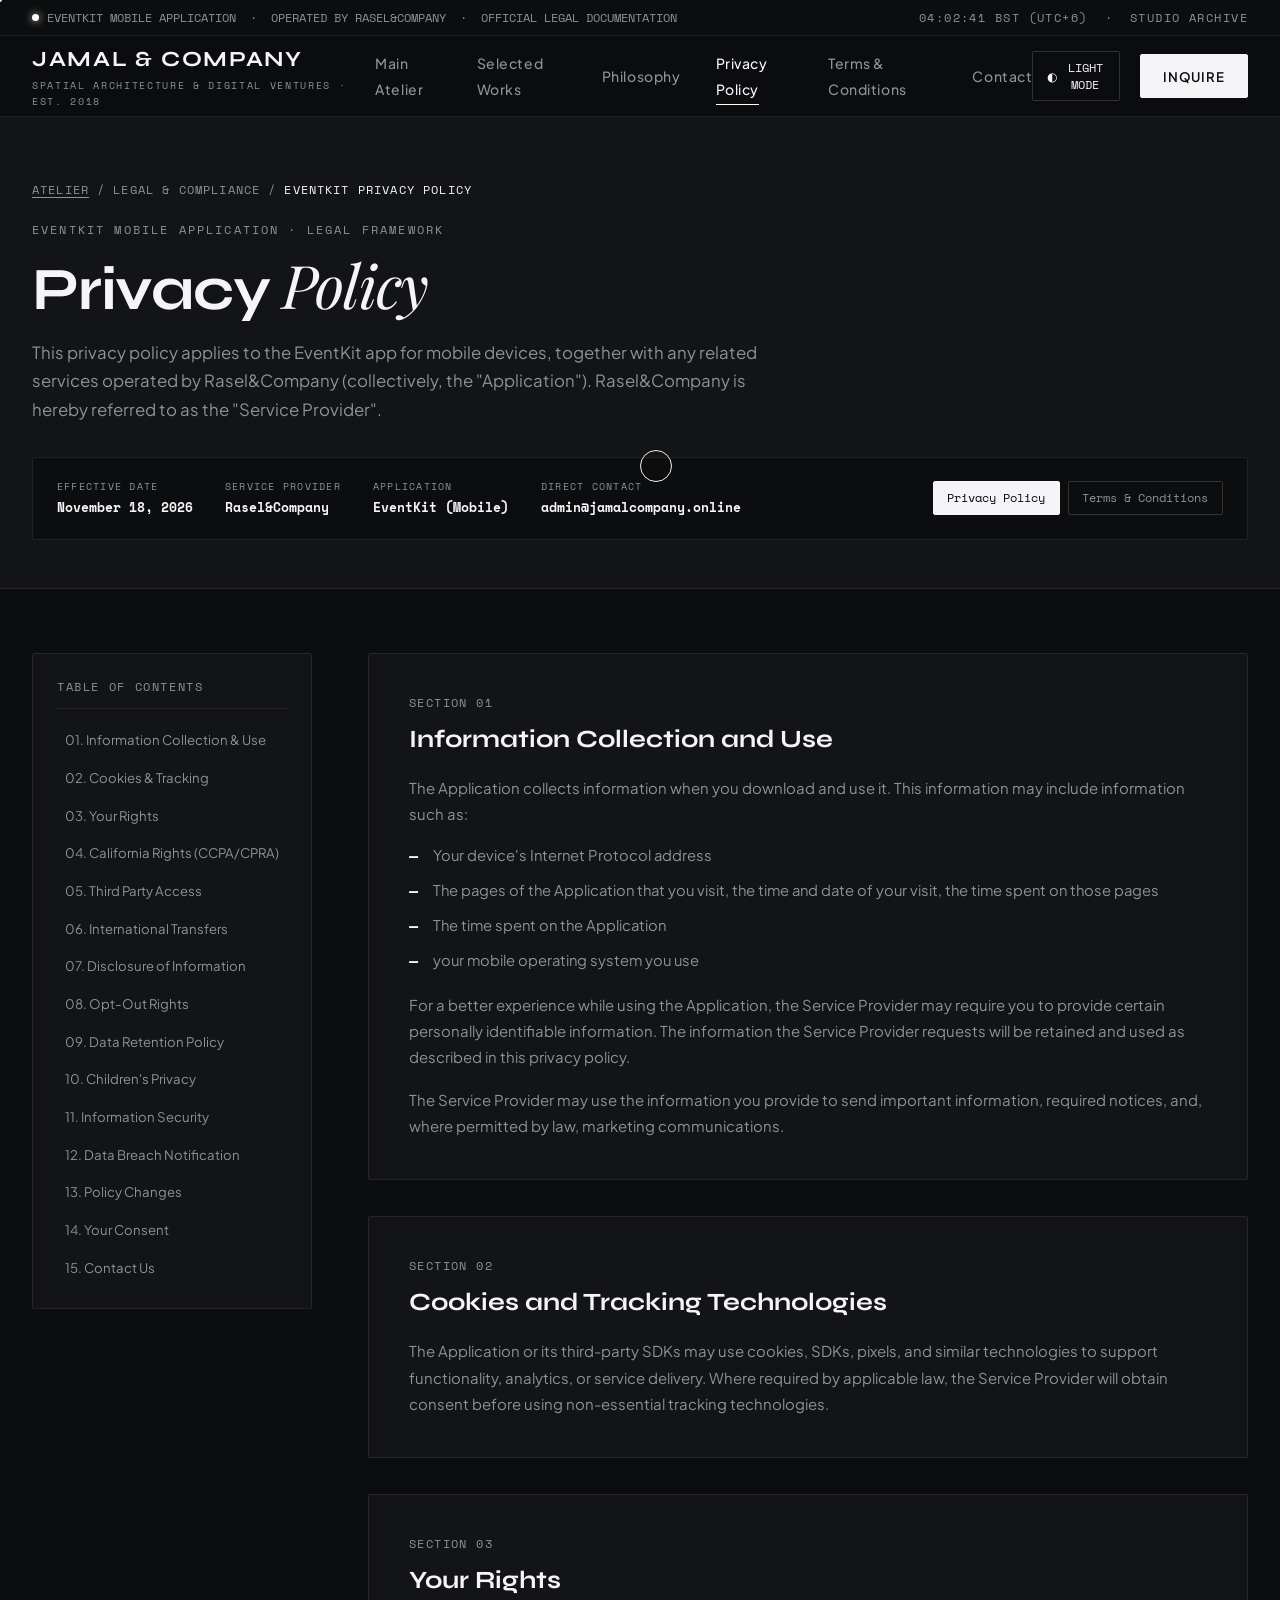
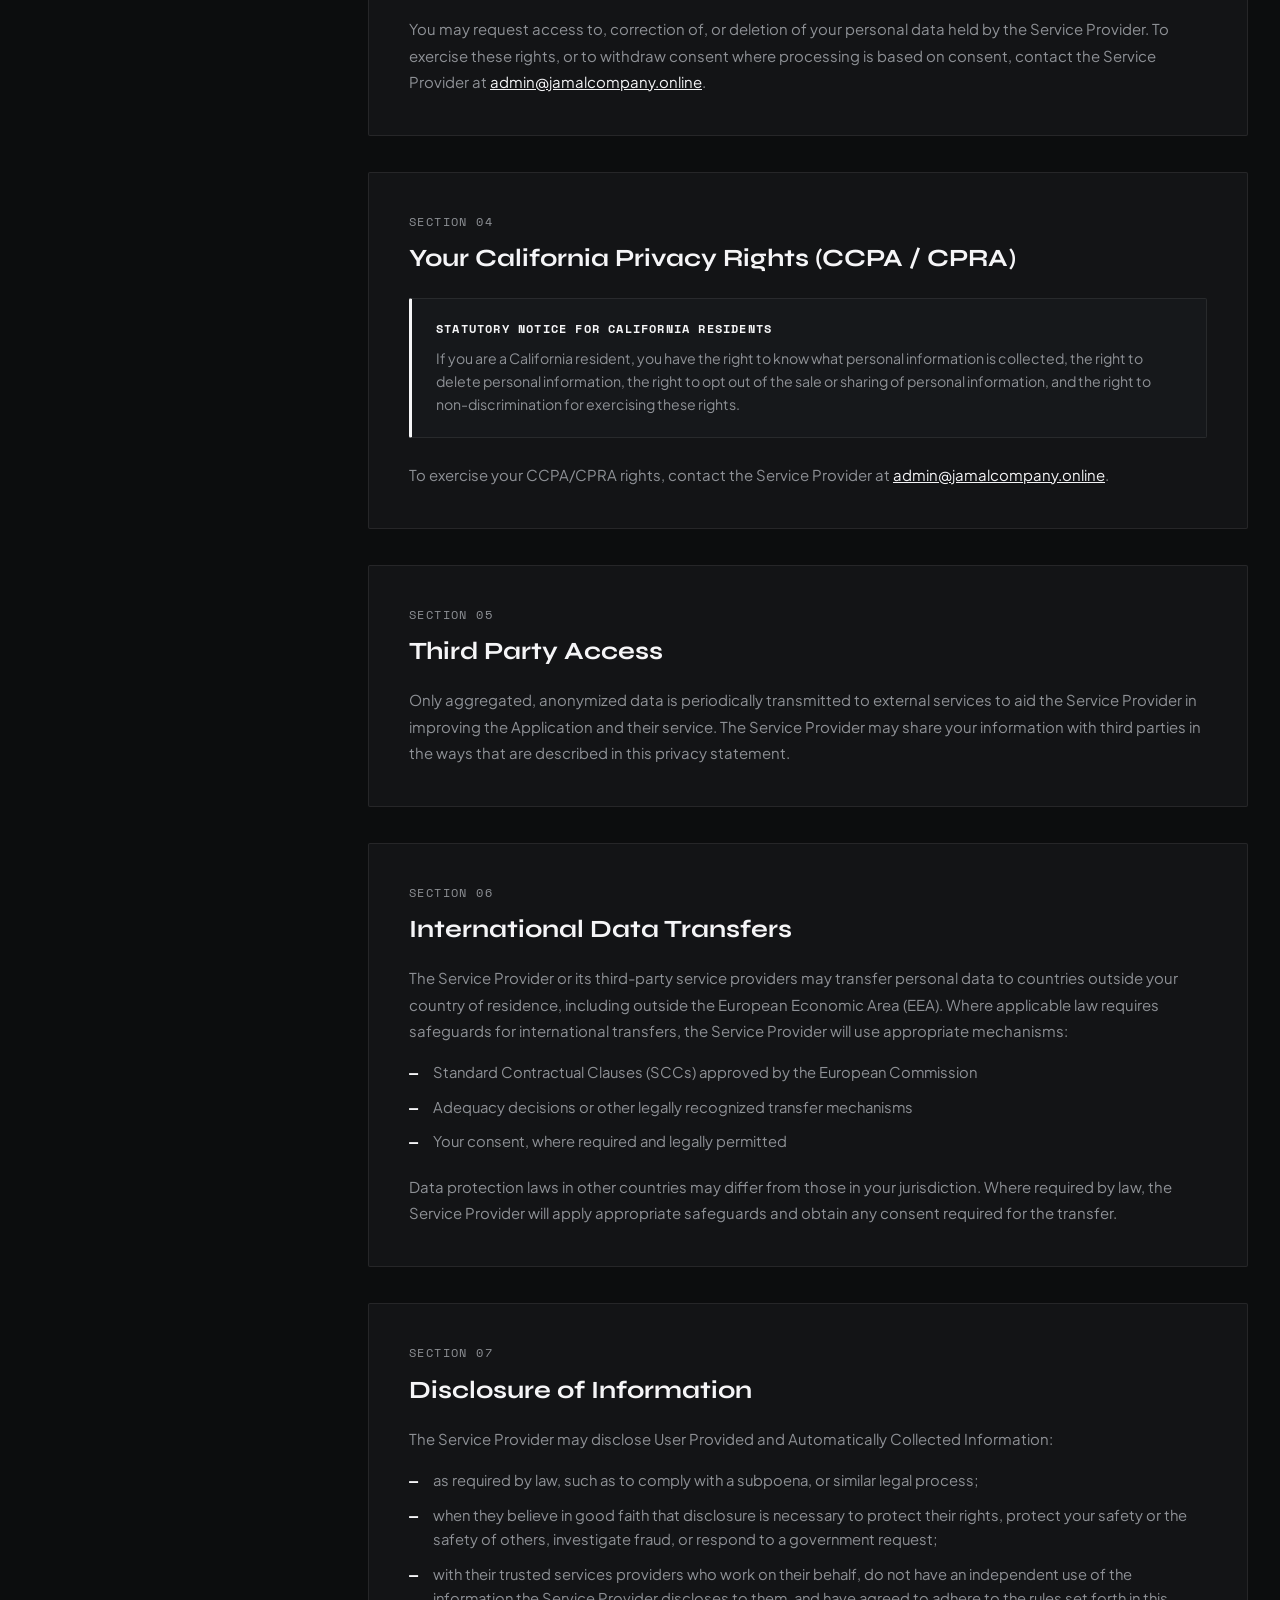
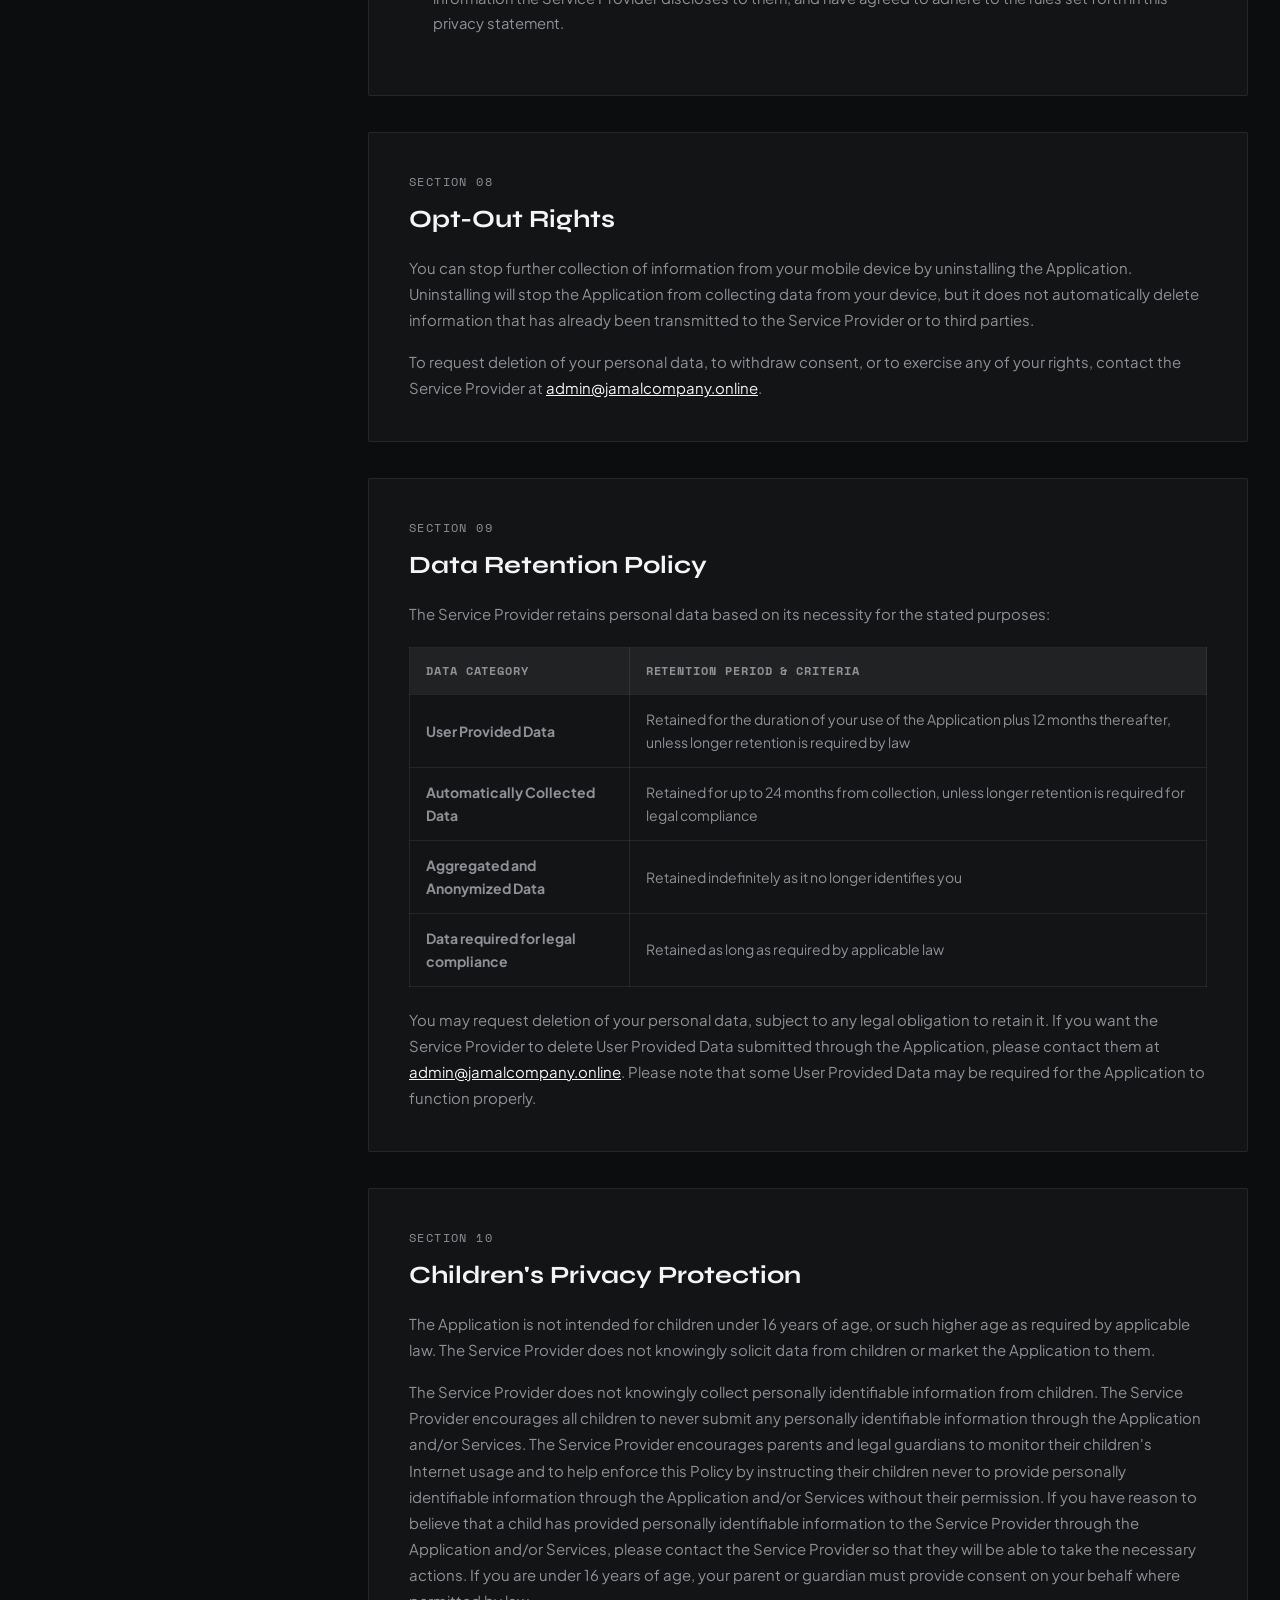
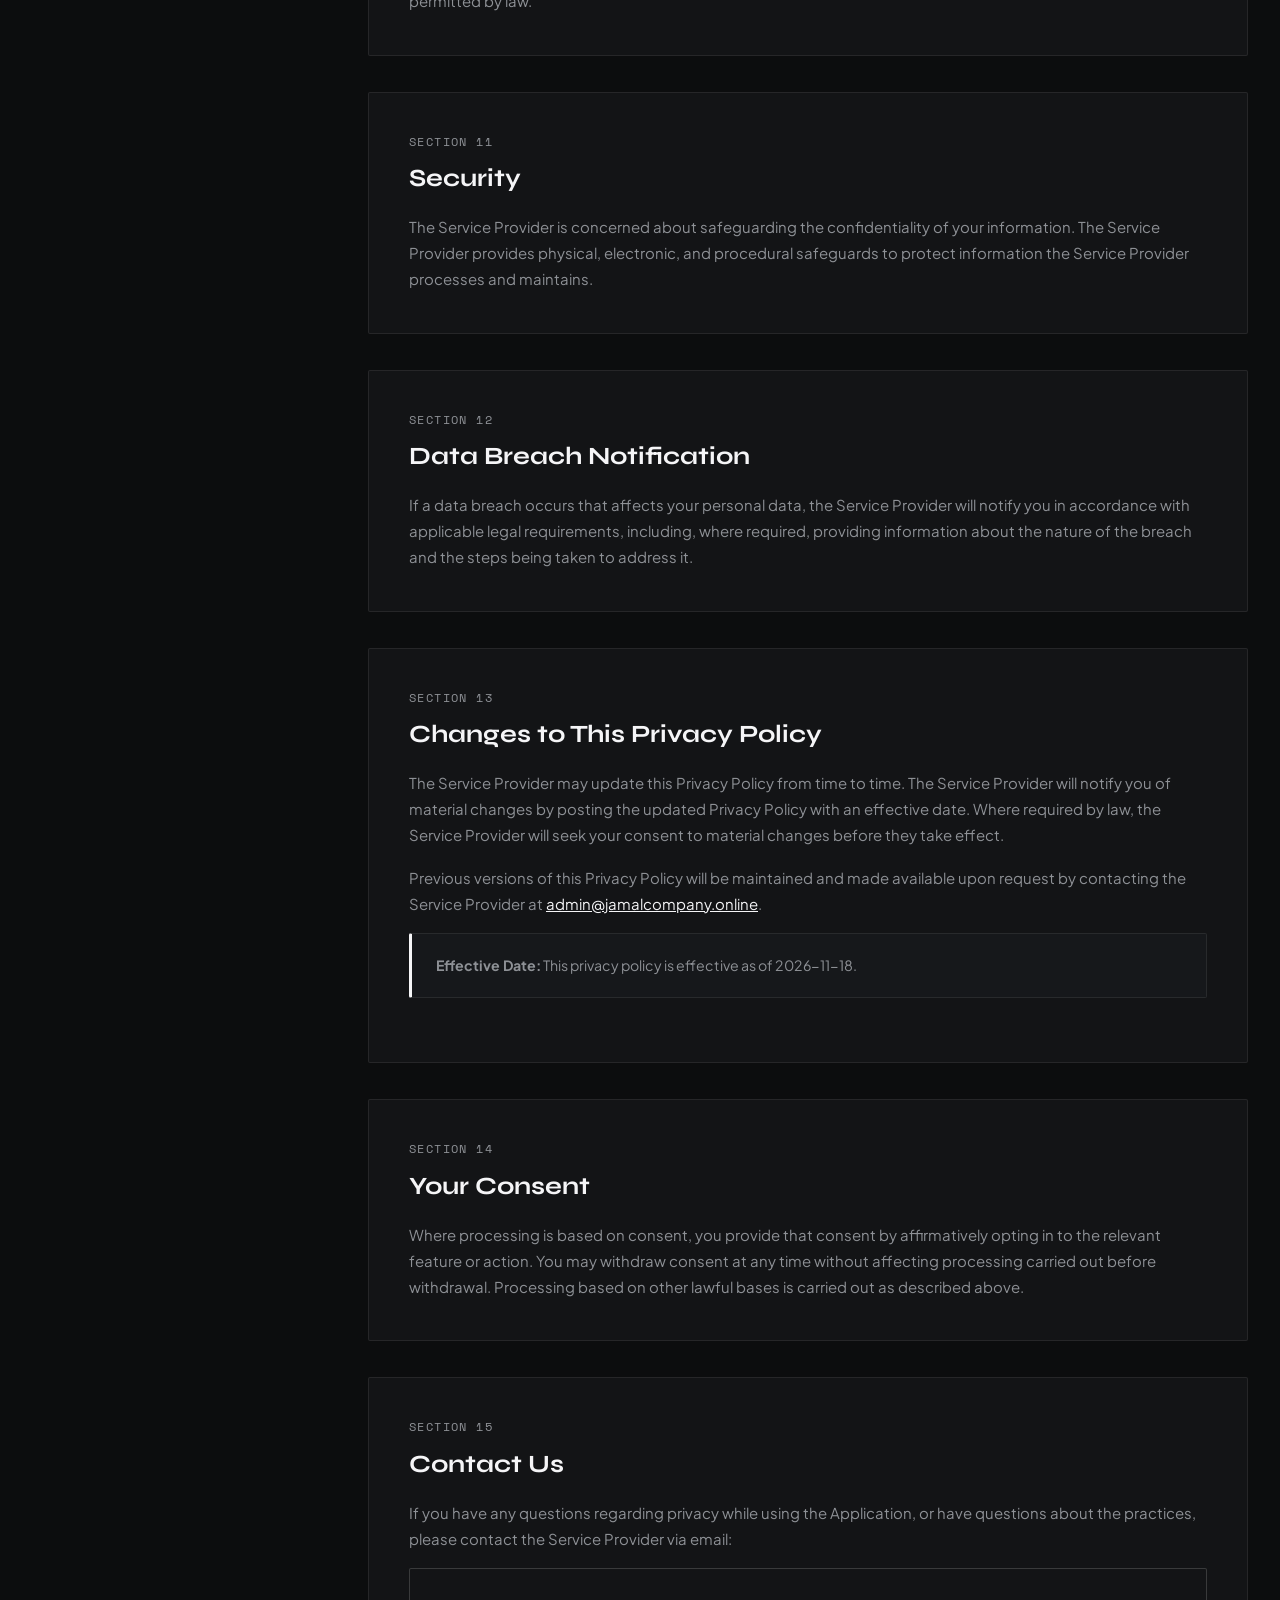
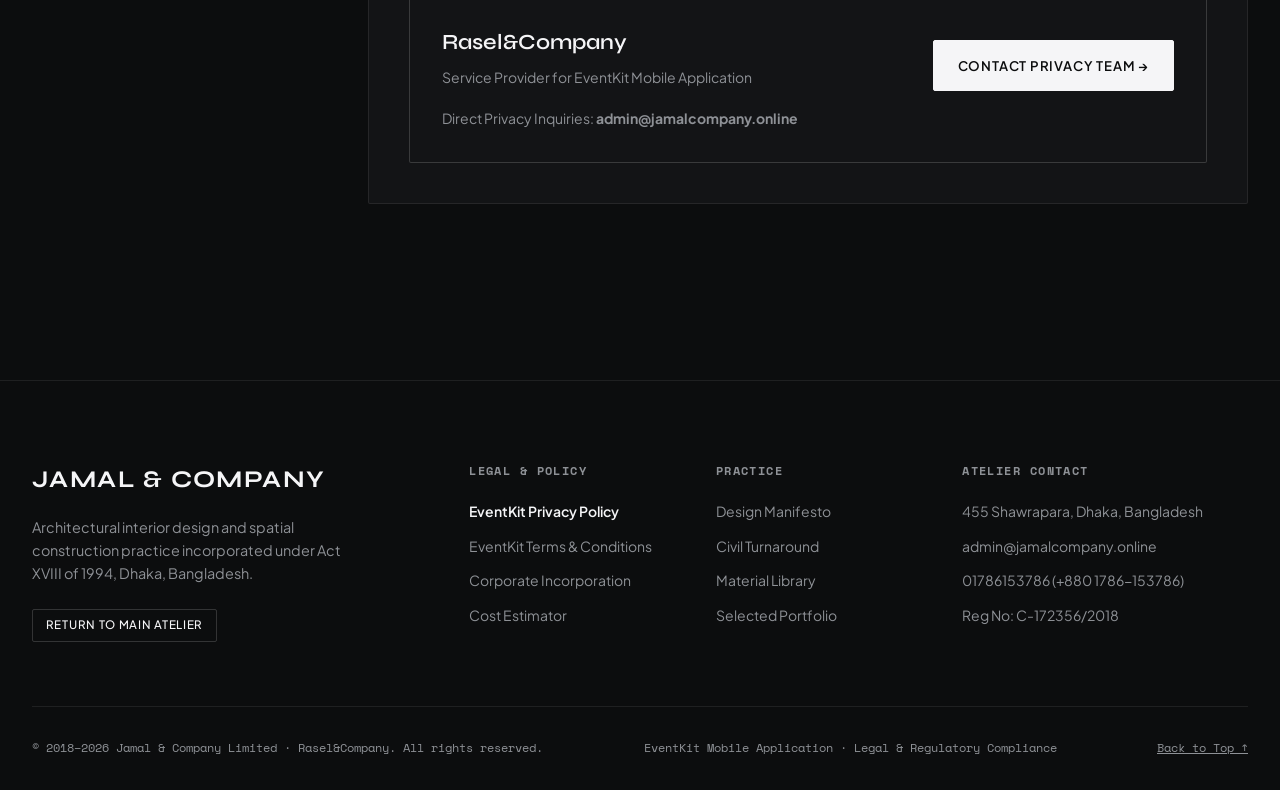
==== commit 54346ca5: "final_updatd" ====
--- a/rasel_event/privacypolicy.html
+++ b/rasel_event/privacypolicy.html
@@ -3,15 +3,15 @@
 <head>
   <meta charset="UTF-8">
   <meta name="viewport" content="width=device-width, initial-scale=1.0">
-  <title>Privacy Policy | EventCARE App — Rasel&Company</title>
+  <title>Privacy Policy | EventKit App — Rasel&Company</title>
   
-  <meta name="description" content="Official Privacy Policy for EventCARE mobile application operated by Rasel&Company. Details on data collection, user rights, CCPA/CPRA, retention, and security.">
-  <meta name="keywords" content="EventCARE privacy policy, Rasel and Company, mobile app data privacy, CCPA, CPRA, data retention, user rights">
+  <meta name="description" content="Official Privacy Policy for EventKit mobile application operated by Rasel&Company. Details on data collection, user rights, CCPA/CPRA, retention, and security.">
+  <meta name="keywords" content="EventKit privacy policy, Rasel and Company, mobile app data privacy, CCPA, CPRA, data retention, user rights">
   <meta name="author" content="Rasel&Company">
 
   <!-- Open Graph -->
-  <meta property="og:title" content="EventCARE Privacy Policy | Rasel&Company">
-  <meta property="og:description" content="Official Privacy Policy for the EventCARE mobile application operated by Rasel&Company.">
+  <meta property="og:title" content="EventKit Privacy Policy | Rasel&Company">
+  <meta property="og:description" content="Official Privacy Policy for the EventKit mobile application operated by Rasel&Company.">
   <meta property="og:type" content="website">
 
   <!-- Google Fonts -->
@@ -33,7 +33,7 @@
       <div class="top-status-inner">
         <div class="status-pill">
           <span class="status-indicator"></span>
-          <span>EVENTCARE MOBILE APPLICATION &nbsp;·&nbsp; OPERATED BY RASEL&amp;COMPANY &nbsp;·&nbsp; OFFICIAL LEGAL DOCUMENTATION</span>
+          <span>EVENTKIT MOBILE APPLICATION &nbsp;·&nbsp; OPERATED BY RASEL&amp;COMPANY &nbsp;·&nbsp; OFFICIAL LEGAL DOCUMENTATION</span>
         </div>
         <div id="dhakaClock" class="mono-meta">
           00:00:00 BST (UTC+6) &nbsp;·&nbsp; ATELIER ACTIVE
@@ -83,13 +83,13 @@
           <span>/</span>
           <span>Legal &amp; Compliance</span>
           <span>/</span>
-          <span style="color: var(--text-main);">EventCARE Privacy Policy</span>
-        </div>
-
-        <span class="section-kicker">EventCARE Mobile Application · Legal Framework</span>
+          <span style="color: var(--text-main);">EventKit Privacy Policy</span>
+        </div>
+
+        <span class="section-kicker">EventKit Mobile Application · Legal Framework</span>
         <h1 class="legal-title">Privacy <em>Policy</em></h1>
         <p class="legal-lead">
-          This privacy policy applies to the EventCARE app for mobile devices, together with any related services operated by Rasel&amp;Company (collectively, the "Application"). Rasel&amp;Company is hereby referred to as the "Service Provider".
+          This privacy policy applies to the EventKit app for mobile devices, together with any related services operated by Rasel&amp;Company (collectively, the "Application"). Rasel&amp;Company is hereby referred to as the "Service Provider".
         </p>
 
         <div class="legal-meta-strip">
@@ -103,11 +103,11 @@
           </div>
           <div class="legal-meta-item">
             <span class="legal-meta-label">Application</span>
-            <span class="legal-meta-value">EventCARE (Mobile)</span>
+            <span class="legal-meta-value">EventKit (Mobile)</span>
           </div>
           <div class="legal-meta-item">
             <span class="legal-meta-label">Direct Contact</span>
-            <span class="legal-meta-value">raselhosen229@gmail.com</span>
+            <span class="legal-meta-value">admin@jamalcompany.online</span>
           </div>
 
           <div class="legal-switch-pill">
@@ -183,7 +183,7 @@
               <span class="legal-section-badge">Section 03</span>
               <h2>Your Rights</h2>
               <p>
-                You may request access to, correction of, or deletion of your personal data held by the Service Provider. To exercise these rights, or to withdraw consent where processing is based on consent, contact the Service Provider at <a href="mailto:raselhosen229@gmail.com" style="text-decoration: underline; color: var(--text-main);">raselhosen229@gmail.com</a>.
+                You may request access to, correction of, or deletion of your personal data held by the Service Provider. To exercise these rights, or to withdraw consent where processing is based on consent, contact the Service Provider at <a href="mailto:admin@jamalcompany.online" style="text-decoration: underline; color: var(--text-main);">admin@jamalcompany.online</a>.
               </p>
             </article>
 
@@ -198,7 +198,7 @@
                 </p>
               </div>
               <p>
-                To exercise your CCPA/CPRA rights, contact the Service Provider at <a href="mailto:raselhosen229@gmail.com" style="text-decoration: underline; color: var(--text-main);">raselhosen229@gmail.com</a>.
+                To exercise your CCPA/CPRA rights, contact the Service Provider at <a href="mailto:admin@jamalcompany.online" style="text-decoration: underline; color: var(--text-main);">admin@jamalcompany.online</a>.
               </p>
             </article>
 
@@ -250,7 +250,7 @@
                 You can stop further collection of information from your mobile device by uninstalling the Application. Uninstalling will stop the Application from collecting data from your device, but it does not automatically delete information that has already been transmitted to the Service Provider or to third parties.
               </p>
               <p>
-                To request deletion of your personal data, to withdraw consent, or to exercise any of your rights, contact the Service Provider at <a href="mailto:raselhosen229@gmail.com" style="text-decoration: underline; color: var(--text-main);">raselhosen229@gmail.com</a>.
+                To request deletion of your personal data, to withdraw consent, or to exercise any of your rights, contact the Service Provider at <a href="mailto:admin@jamalcompany.online" style="text-decoration: underline; color: var(--text-main);">admin@jamalcompany.online</a>.
               </p>
             </article>
 
@@ -290,7 +290,7 @@
               </table>
 
               <p>
-                You may request deletion of your personal data, subject to any legal obligation to retain it. If you want the Service Provider to delete User Provided Data submitted through the Application, please contact them at <a href="mailto:raselhosen229@gmail.com" style="text-decoration: underline; color: var(--text-main);">raselhosen229@gmail.com</a>. Please note that some User Provided Data may be required for the Application to function properly.
+                You may request deletion of your personal data, subject to any legal obligation to retain it. If you want the Service Provider to delete User Provided Data submitted through the Application, please contact them at <a href="mailto:admin@jamalcompany.online" style="text-decoration: underline; color: var(--text-main);">admin@jamalcompany.online</a>. Please note that some User Provided Data may be required for the Application to function properly.
               </p>
             </article>
 
@@ -332,7 +332,7 @@
                 The Service Provider may update this Privacy Policy from time to time. The Service Provider will notify you of material changes by posting the updated Privacy Policy with an effective date. Where required by law, the Service Provider will seek your consent to material changes before they take effect.
               </p>
               <p>
-                Previous versions of this Privacy Policy will be maintained and made available upon request by contacting the Service Provider at <a href="mailto:raselhosen229@gmail.com" style="text-decoration: underline; color: var(--text-main);">raselhosen229@gmail.com</a>.
+                Previous versions of this Privacy Policy will be maintained and made available upon request by contacting the Service Provider at <a href="mailto:admin@jamalcompany.online" style="text-decoration: underline; color: var(--text-main);">admin@jamalcompany.online</a>.
               </p>
               <div class="legal-callout-box" style="margin-top: 1rem;">
                 <p><strong>Effective Date:</strong> This privacy policy is effective as of 2026-11-18.</p>
@@ -359,11 +359,11 @@
               <div class="legal-contact-card">
                 <div class="legal-contact-info">
                   <h3>Rasel&amp;Company</h3>
-                  <p>Service Provider for EventCARE Mobile Application</p>
-                  <p style="margin-top: 0.25rem;">Direct Privacy Inquiries: <strong>raselhosen229@gmail.com</strong></p>
+                  <p>Service Provider for EventKit Mobile Application</p>
+                  <p style="margin-top: 0.25rem;">Direct Privacy Inquiries: <strong>admin@jamalcompany.online</strong></p>
                 </div>
                 <div>
-                  <a href="mailto:raselhosen229@gmail.com" class="btn-primary" style="padding: 0.85rem 1.5rem;">
+                  <a href="mailto:admin@jamalcompany.online" class="btn-primary" style="padding: 0.85rem 1.5rem;">
                     Contact Privacy Team &rarr;
                   </a>
                 </div>
@@ -395,8 +395,8 @@
         <div class="footer-col">
           <h5>Legal &amp; Policy</h5>
           <ul class="footer-nav">
-            <li><a href="privacypolicy.html" style="color: var(--text-main); font-weight: 600;">EventCARE Privacy Policy</a></li>
-            <li><a href="termsandcondition.html">EventCARE Terms &amp; Conditions</a></li>
+            <li><a href="privacypolicy.html" style="color: var(--text-main); font-weight: 600;">EventKit Privacy Policy</a></li>
+            <li><a href="termsandcondition.html">EventKit Terms &amp; Conditions</a></li>
             <li><a href="../index.html#credentials">Corporate Incorporation</a></li>
             <li><a href="../index.html#estimator">Cost Estimator</a></li>
           </ul>
@@ -416,8 +416,8 @@
           <h5>Atelier Contact</h5>
           <ul class="footer-nav">
             <li>455 Shawrapara, Dhaka, Bangladesh</li>
-            <li><a href="mailto:abuyosufakib@gmail.com">abuyosufakib@gmail.com</a></li>
-            <li><a href="tel:+8801720021961">01720021961</a> / <a href="tel:+8801516594220">01516594220 (Alt)</a></li>
+            <li><a href="mailto:admin@jamalcompany.online">admin@jamalcompany.online</a></li>
+            <li><a href="tel:+8801786153786">01786153786 (+880 1786-153786)</a></li>
             <li>Reg No: C-172356/2018</li>
           </ul>
         </div>
@@ -428,7 +428,7 @@
           &copy; 2018–2026 Jamal &amp; Company Limited · Rasel&amp;Company. All rights reserved.
         </div>
         <div>
-          EventCARE Mobile Application · Legal &amp; Regulatory Compliance
+          EventKit Mobile Application · Legal &amp; Regulatory Compliance
         </div>
         <div>
           <a href="#" style="text-decoration: underline;">Back to Top &uarr;</a>
